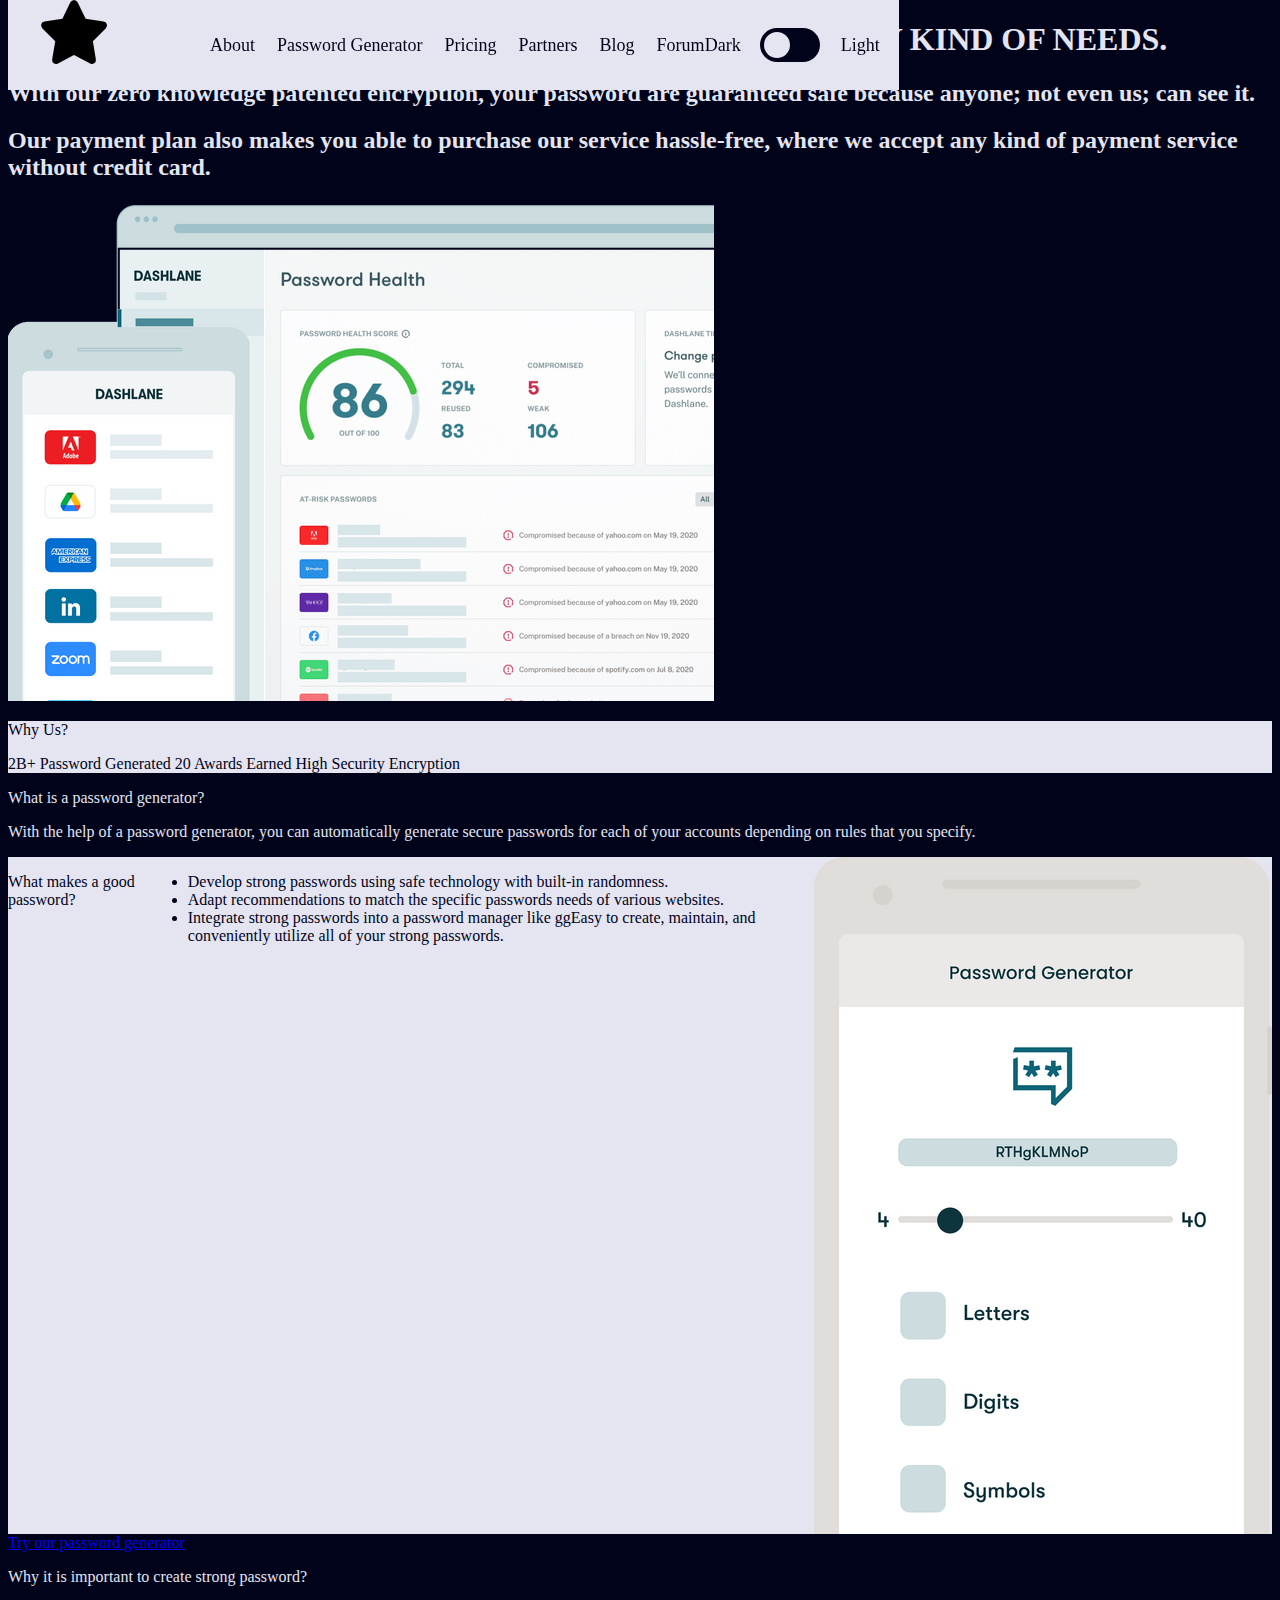
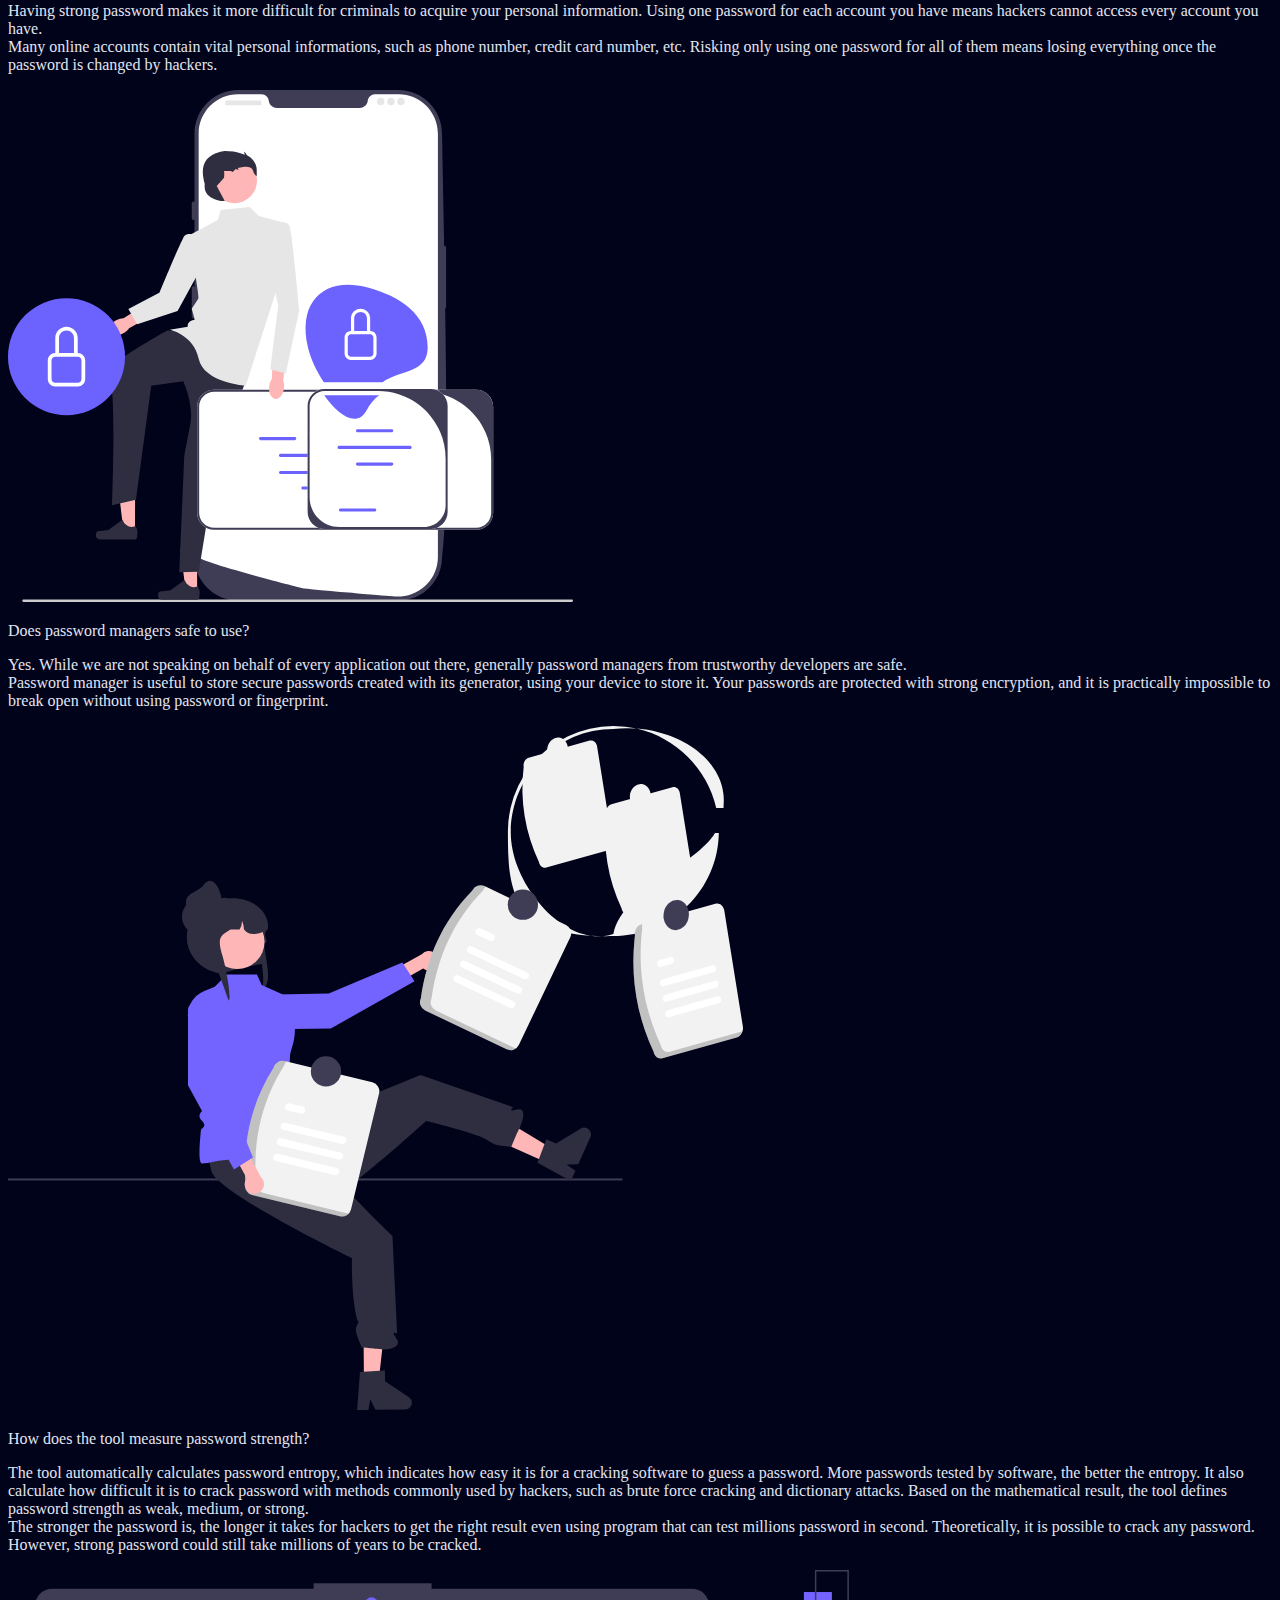
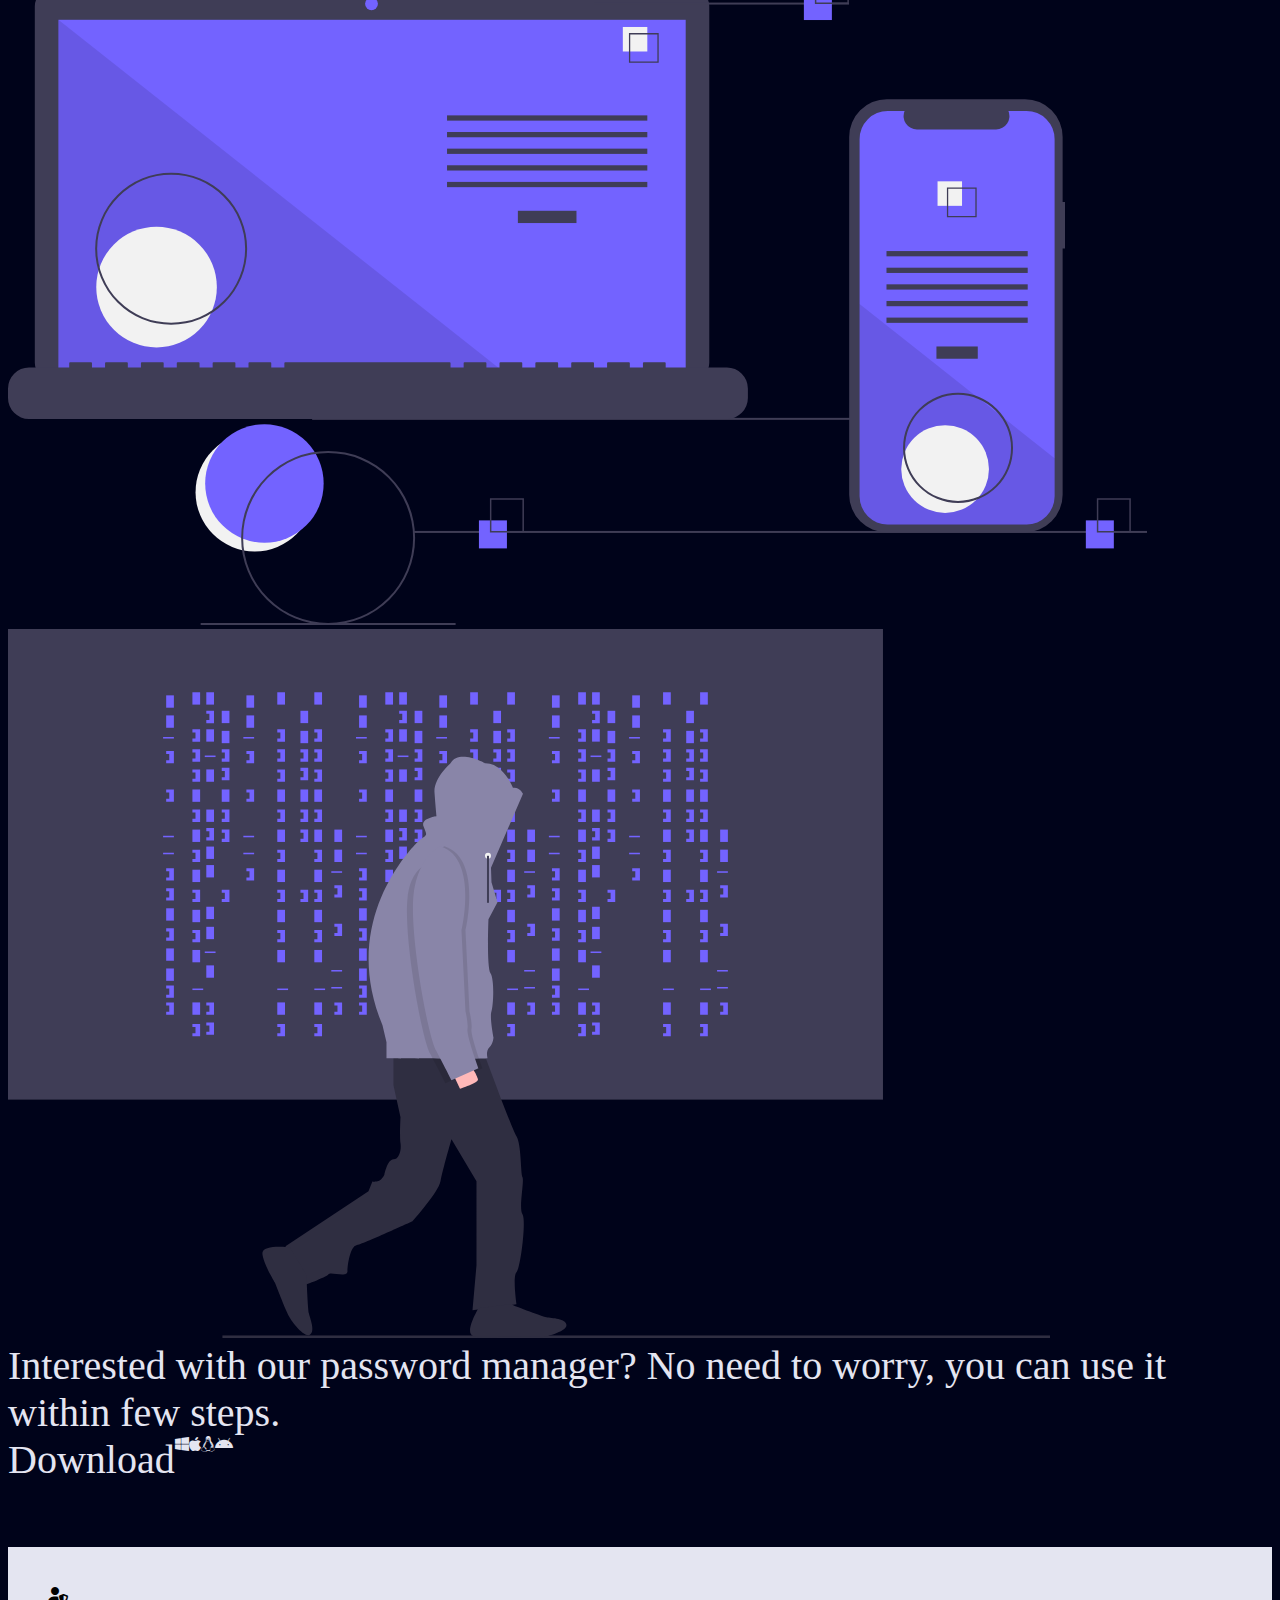
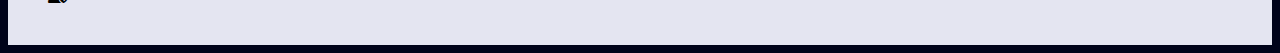
==== index.html @ 789a6cbb "fix html" ====
<!DOCTYPE html>
<html lang="en">
	<head>
		<meta charset="utf-8" />
		<meta http-equiv="X-UA-Compatible" content="IE=edge" />
		<title>ggEasy Landing Page</title>
		<meta name="description" content="" />
		<meta name="referrer" content="strict-origin" />
		<meta name="viewport" content="width=device-width, initial-scale=1" />
		<link
			rel="stylesheet"
			href="https://cdnjs.cloudflare.com/ajax/libs/font-awesome/6.2.0/css/all.css"
		/>
		<link rel="stylesheet" href="./style/header.css" />
		<link rel="stylesheet" href="index.css" />
		<link rel="stylesheet" href="./style/footer.css" />
	</head>
	<body class="bg-dark">
		<header class="flex-container bg-light navbar-container">
			<i class="fa-solid fa-star fa-4x logo"></i>
			<nav class="navbar grid-container">
				<span class="col-dark text-1125-em">About</span>
				<span class="col-dark text-1125-em">Password Generator</span>
				<span class="col-dark text-1125-em">Pricing</span>
				<span class="col-dark text-1125-em">Partners</span>
				<span class="col-dark text-1125-em">Blog</span>
				<span class="col-dark text-1125-em">Forum</span>
			</nav>
			<div class="switch-container grid-container">
				<span class="text-1125-em middle col-dark">Dark</span>
				<label class="switch">
					<input type="checkbox" id="toggle" onclick="myFunction()" />
					<span class="slider round"></span>
				</label>
				<span class="text-1125-em middle col-dark">Light</span>
			</div>
		</header>
		<div class="hero-homepage">
			<h1 class="hero-title col-light">
				GGEASY EXCLUSIVE PASSWORD MANAGER. FOR EVERY KIND OF NEEDS.
			</h1>
			<h2 class="hero-par col-light">
				With our zero knowledge patented encryption, your password are
				guaranteed safe because anyone; not even us; can see it.
			</h2>
			<h2 class="hero-par col-light">
				Our payment plan also makes you able to purchase our service
				hassle-free, where we accept any kind of payment service without credit
				card.
			</h2>
		</div>
		<div class="hero-img">
			<img
				src="./assets/homepage-hero-devices.png"
				alt="hero landing page img"
			/>
		</div>
		<div class="feature-landing col-dark bg-light">
			<p class="feature-title">Why Us?</p>
			<div class="feature-content">
				<span class="feature-list">2B+ Password Generated</span>
				<span class="feature-list">20 Awards Earned</span>
				<span class="feature-list">High Security Encryption</span>
			</div>
		</div>
		<div class="intro-container col-light">
			<div class="intro-txt1">
				<p class="intro-title">What is a password generator?</p>
				<p class="intro-content">
					With the help of a password generator, you can automatically generate
					secure passwords for each of your accounts depending on rules that you
					specify.
				</p>
			</div>
			<div class="intro-txt2 col-dark bg-light flex-container">
				<p class="intro-title">What makes a good password?</p>
				<ul class="intro-content-list">
					<li class="intro-content">
						Develop strong passwords using safe technology with built-in
						randomness.
					</li>
					<li class="intro-content">
						Adapt recommendations to match the specific passwords needs of
						various websites.
					</li>
					<li class="intro-content">
						Integrate strong passwords into a password manager like ggEasy to
						create, maintain, and conveniently utilize all of your strong
						passwords.
					</li>
				</ul>
				<img
					src="./assets/password-generator-mobile.png"
					alt="intro landing page img"
				/>
			</div>
			<div class="intro-btn col-light">
				<a class="intro-btn-link" href="./password-generator/index.html"
					>Try our password generator</a
				>
			</div>
			<div class="intro-img"></div>
		</div>
		<div class="benefit-1 col-light">
			<div class="benefit-content">
				<p class="benefit-title">
					Why it is important to create strong password?
				</p>
				<p class="benefit-txt">
					Having strong password makes it more difficult for criminals to
					acquire your personal information. Using one password for each account
					you have means hackers cannot access every account you have.
					<br />
					Many online accounts contain vital personal informations, such as
					phone number, credit card number, etc. Risking only using one password
					for all of them means losing everything once the password is changed
					by hackers.
				</p>
			</div>
			<img
				class="benefit-content-img-1"
				src="./assets/landing-page/benefit-img-1.svg"
				alt="benefit img-1"
			/>
		</div>
		<div class="benefit-2 col-light">
			<div class="benefit-content">
				<p class="benefit-title">Does password managers safe to use?</p>
				<p class="benefit-txt">
					Yes. While we are not speaking on behalf of every application out
					there, generally password managers from trustworthy developers are
					safe.
					<br />
					Password manager is useful to store secure passwords created with its
					generator, using your device to store it. Your passwords are protected
					with strong encryption, and it is practically impossible to break open
					without using password or fingerprint.
				</p>
			</div>
			<div class="benefit-img-2 col-light">
				<img
					class="benefit-content-img-2"
					src="./assets/landing-page/benefit-img-2.svg"
					alt="benefit img-2"
				/>
			</div>
		</div>
		<div class="benefit-3 col-light">
			<div class="benefit-content">
				<p class="benefit title">
					How does the tool measure password strength?
				</p>
				<p class="benefit-txt">
					The tool automatically calculates password entropy, which indicates
					how easy it is for a cracking software to guess a password. More
					passwords tested by software, the better the entropy. It also
					calculate how difficult it is to crack password with methods commonly
					used by hackers, such as brute force cracking and dictionary attacks.
					Based on the mathematical result, the tool defines password strength
					as weak, medium, or strong.
					<br />
					The stronger the password is, the longer it takes for hackers to get
					the right result even using program that can test millions password in
					second. Theoretically, it is possible to crack any password. However,
					strong password could still take millions of years to be cracked.
				</p>
			</div>
			<div class="benefit-img-3">
				<img
					class="benefit-content-img-3"
					src="./assets/landing-page/benefit-img-3.svg"
					alt="benefit img-3"
				/>
			</div>
			<div class="benefit-img-4">
				<img
					class="benefit-content-img-4"
					src="./assets/landing-page/benefit-img-4.svg"
					alt="benefit img-4"
				/>
			</div>
		</div>
		<div class="col-light text-25-em random-text">
			Interested with our password manager? No need to worry, you can use it
			within few steps.
		</div>
		<div class="download-container col-light flex-container">
			<span class="text-25-em random-text">Download</span>
			<div class="download-logo flex-container">
				<i class="fa-brands fa-windows"></i>
				<i class="fa-brands fa-apple"></i>
				<i class="fa-brands fa-linux"></i>
				<i class="fa-brands fa-android"></i>
			</div>
		</div>
		<footer class="flex-container bg-light">
			<div class="footer-content">
				<i class="fa-solid fa-user-shield"></i>
			</div>
		</footer>
		<script src="index.js" async defer></script>
</html>
---- style/header.css ----
body {
	overflow-x: hidden;
}

header {
	position: fixed;
	top: 0;
	z-index: 2;
}

header .logo {
	padding-left: 30px;
}

.navbar-container {
	height: 90px;
}

.navbar {
	grid-template-columns: repeat(6, max-content);
	gap: 22px;
	vertical-align: middle;
	align-items: center;
	margin-left: 6.25em;
}

.middle {
	padding: 1%;
	vertical-align: middle;
}
.switch-container {
	text-align: right;
	grid-template-columns: repeat(3, 1fr);
	text-align: center;
	width: min-content;
	align-items: center;
	gap: 20px;
	padding-right: 20px;
}
.switch {
	position: relative;
	display: inline-block;
	width: 60px;
	height: 34px;
	margin: 5px 0;
	vertical-align: middle;
}

.switch input {
	opacity: 0;
	width: 0;
	height: 0;
}

.slider {
	position: absolute;
	cursor: pointer;
	top: 0;
	left: 0;
	right: 0;
	bottom: 0;
	background-color: #00031a;
	-webkit-transition: 0.4s;
	transition: 0.4s;
}

.slider:before {
	position: absolute;
	content: "";
	height: 26px;
	width: 26px;
	left: 4px;
	bottom: 4px;
	background-color: #e4e5f1;
	-webkit-transition: 0.4s;
	transition: 0.4s;
}

input:checked + .slider {
	background-color: #e4e5f1;
}

input:focus + .slider {
	box-shadow: 0 0 1px #2196f3;
}

input:checked + .slider:before {
	-webkit-transform: translateX(26px);
	-ms-transform: translateX(26px);
	transform: translateX(26px);
	background-color: #00031a;
}

/* Rounded sliders */
.slider.round {
	border-radius: 34px;
}

.slider.round:before {
	border-radius: 50%;
}
.logo {
	width: max-content;
	grid-template-columns: repeat(2, auto);
	gap: 20px;
	align-items: center;
}
.text-25-em {
	font-size: 2.5em;
}
.text-1125-em {
	font-size: 1.125em;
}
.text-3-em {
	font-size: 3em;
}
.text-2-em {
	font-size: 2em;
}
.text-15-em {
	font-size: 1.5em;
}
---- index.css ----
.flex-container {
  display: flex;
}

.grid-container {
  display: grid;
}
---- style/footer.css ----
footer {
	margin-top: 4em;
	bottom: 0;
}
.footer-1 {
	row-gap: 1.5em;
	height: max-content;
}
.footer-2 {
	gap: 1em;
	height: max-content;
}
.footer-content {
	padding: 2.5em;
	flex-direction: row;
	width: auto;
	grid-template-columns: repeat(5, 1fr);
	gap: 5em;
}
.terms-text {
	width: max-content;
}

.copyright {
	grid-column: 1/2 span;
}

.footer-2 p {
	padding-bottom: 20px;
}

.footer-2 a {
	width: max-content;
}

.connect-logo {
	grid-template-columns: repeat(3, 1fr);
	row-gap: 1.5em;
}
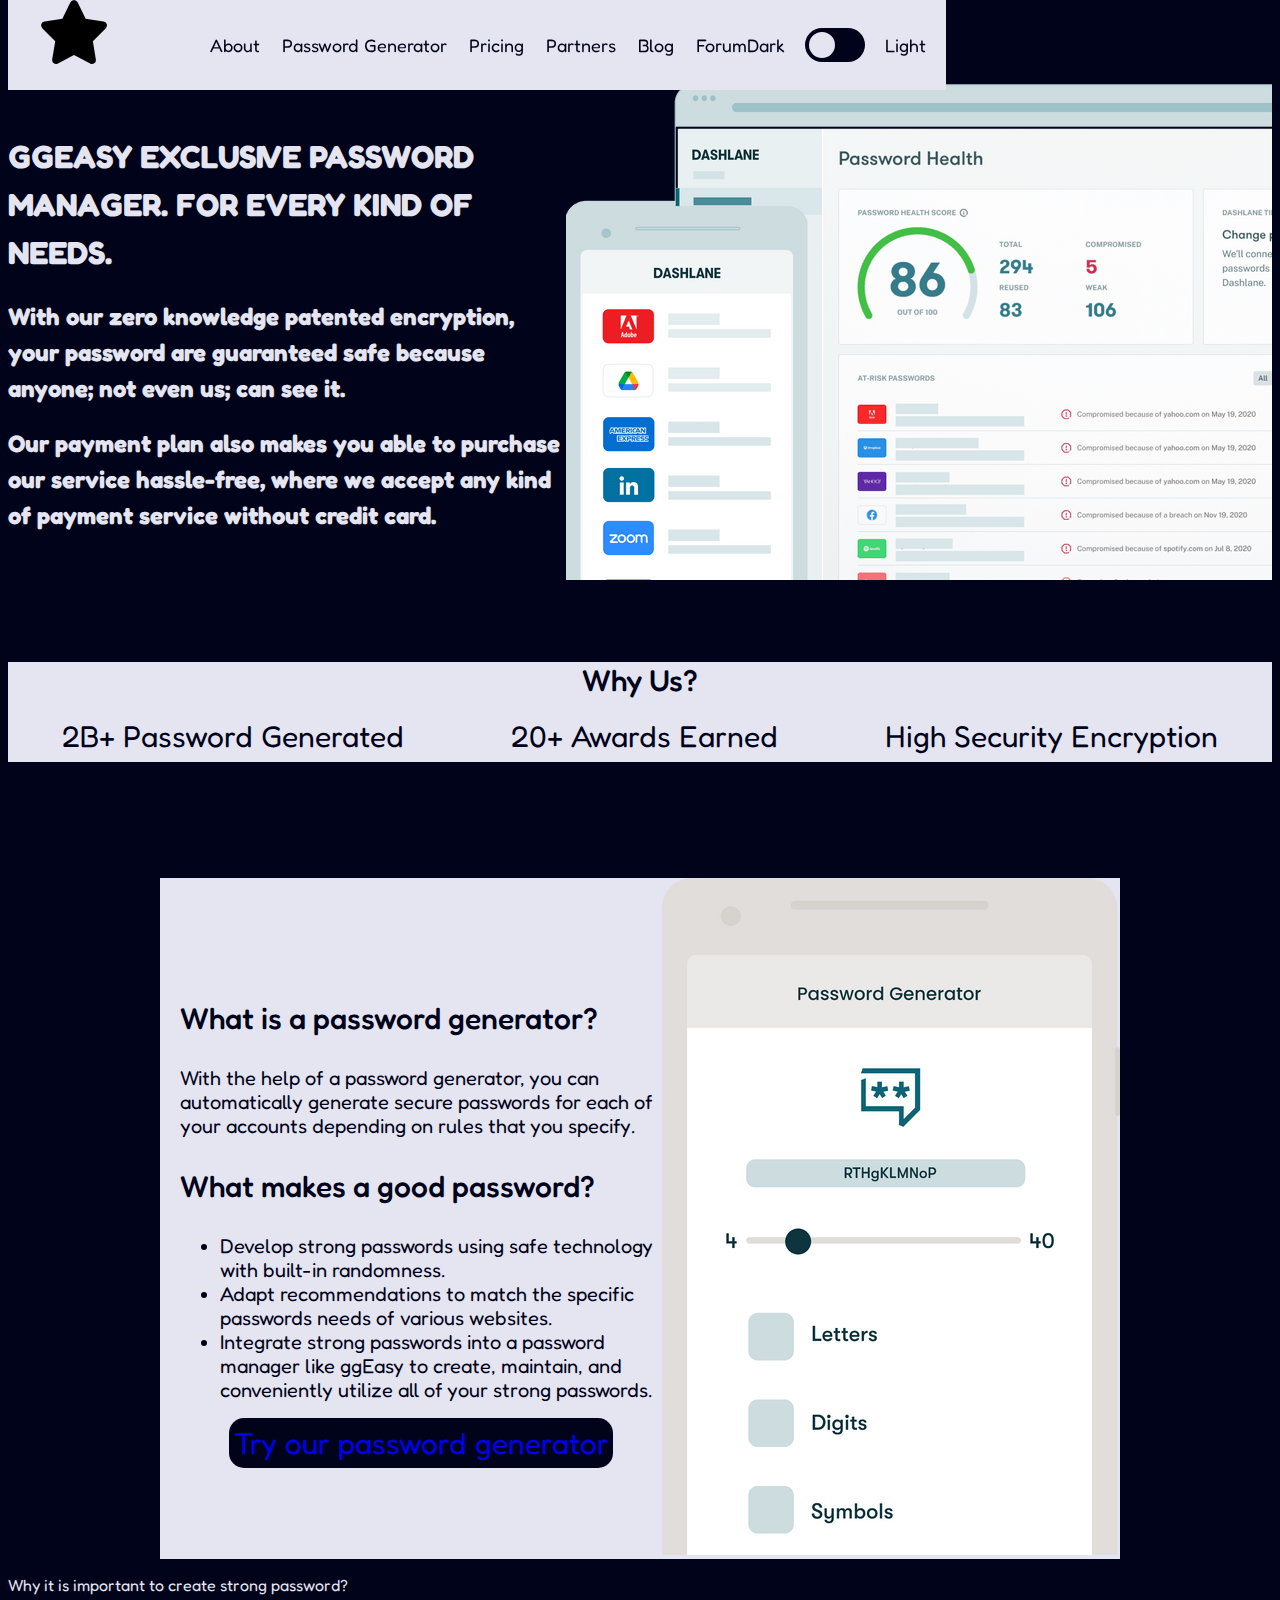
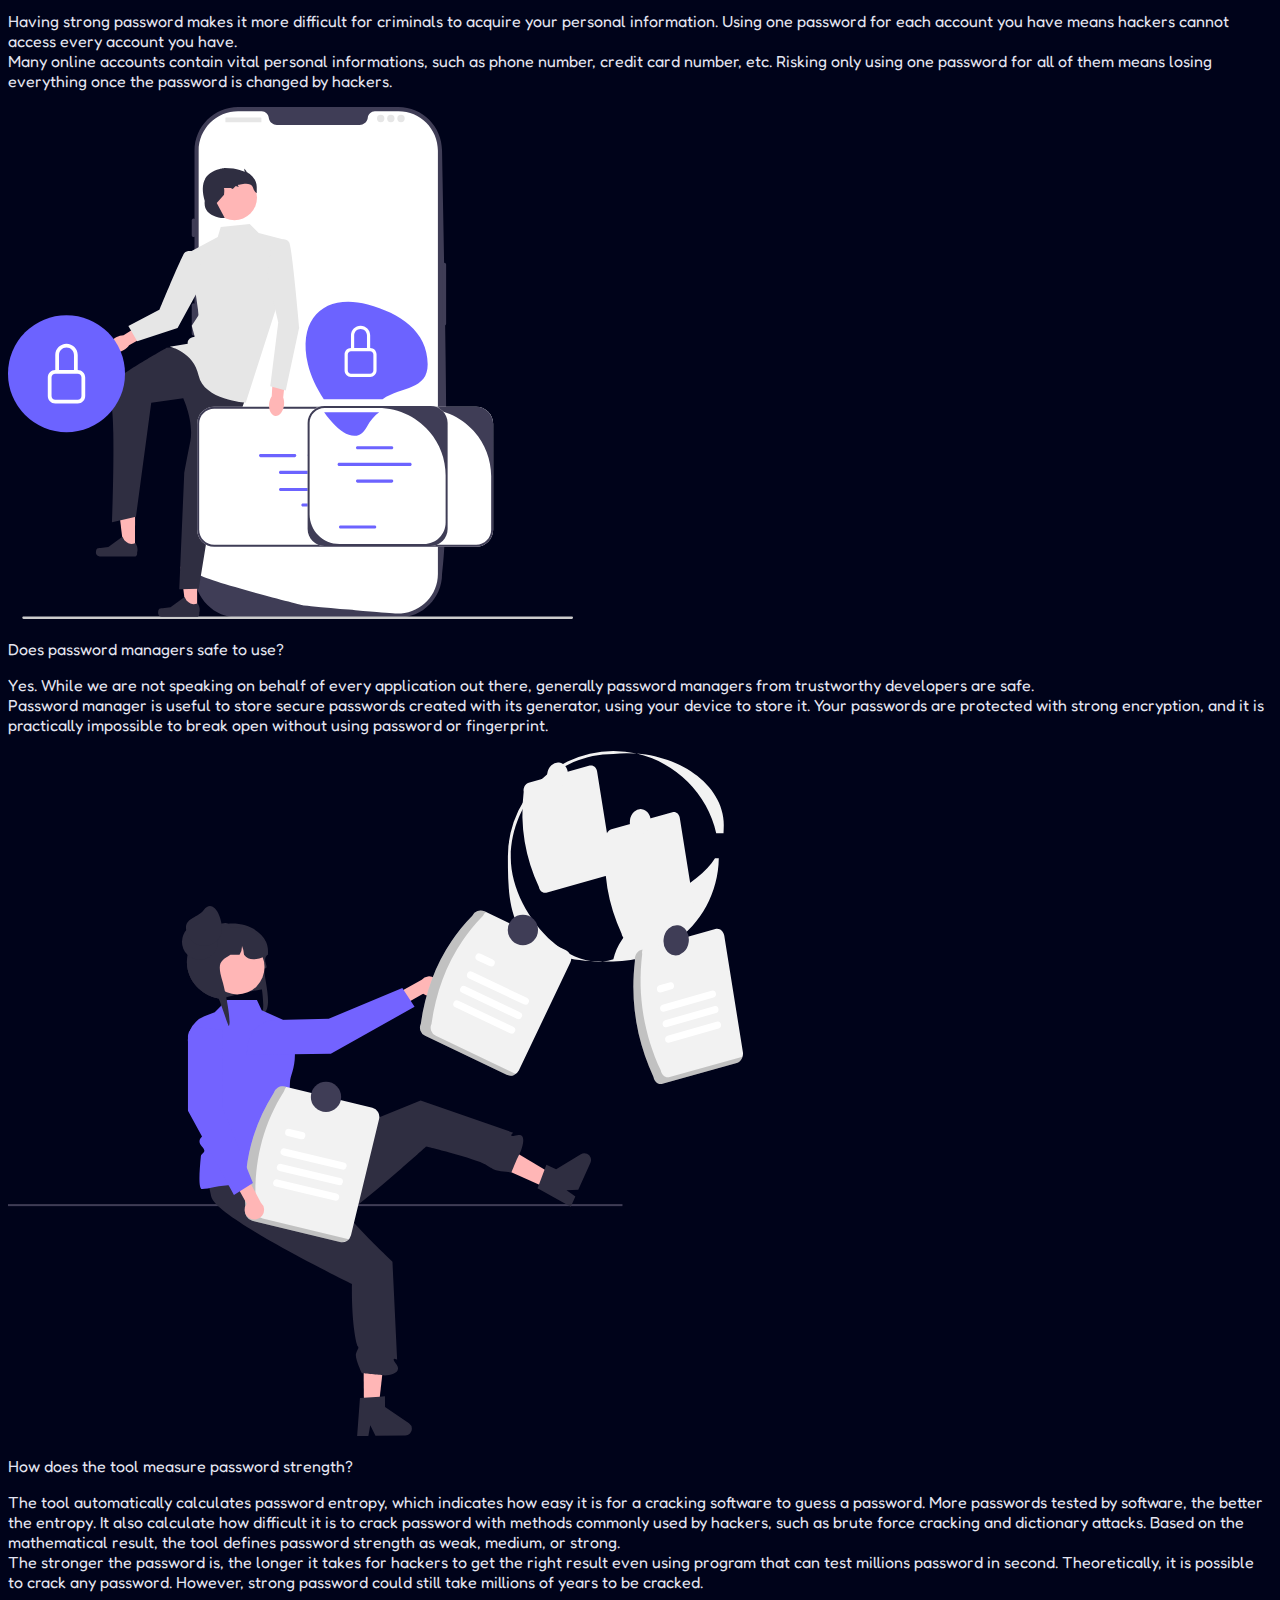
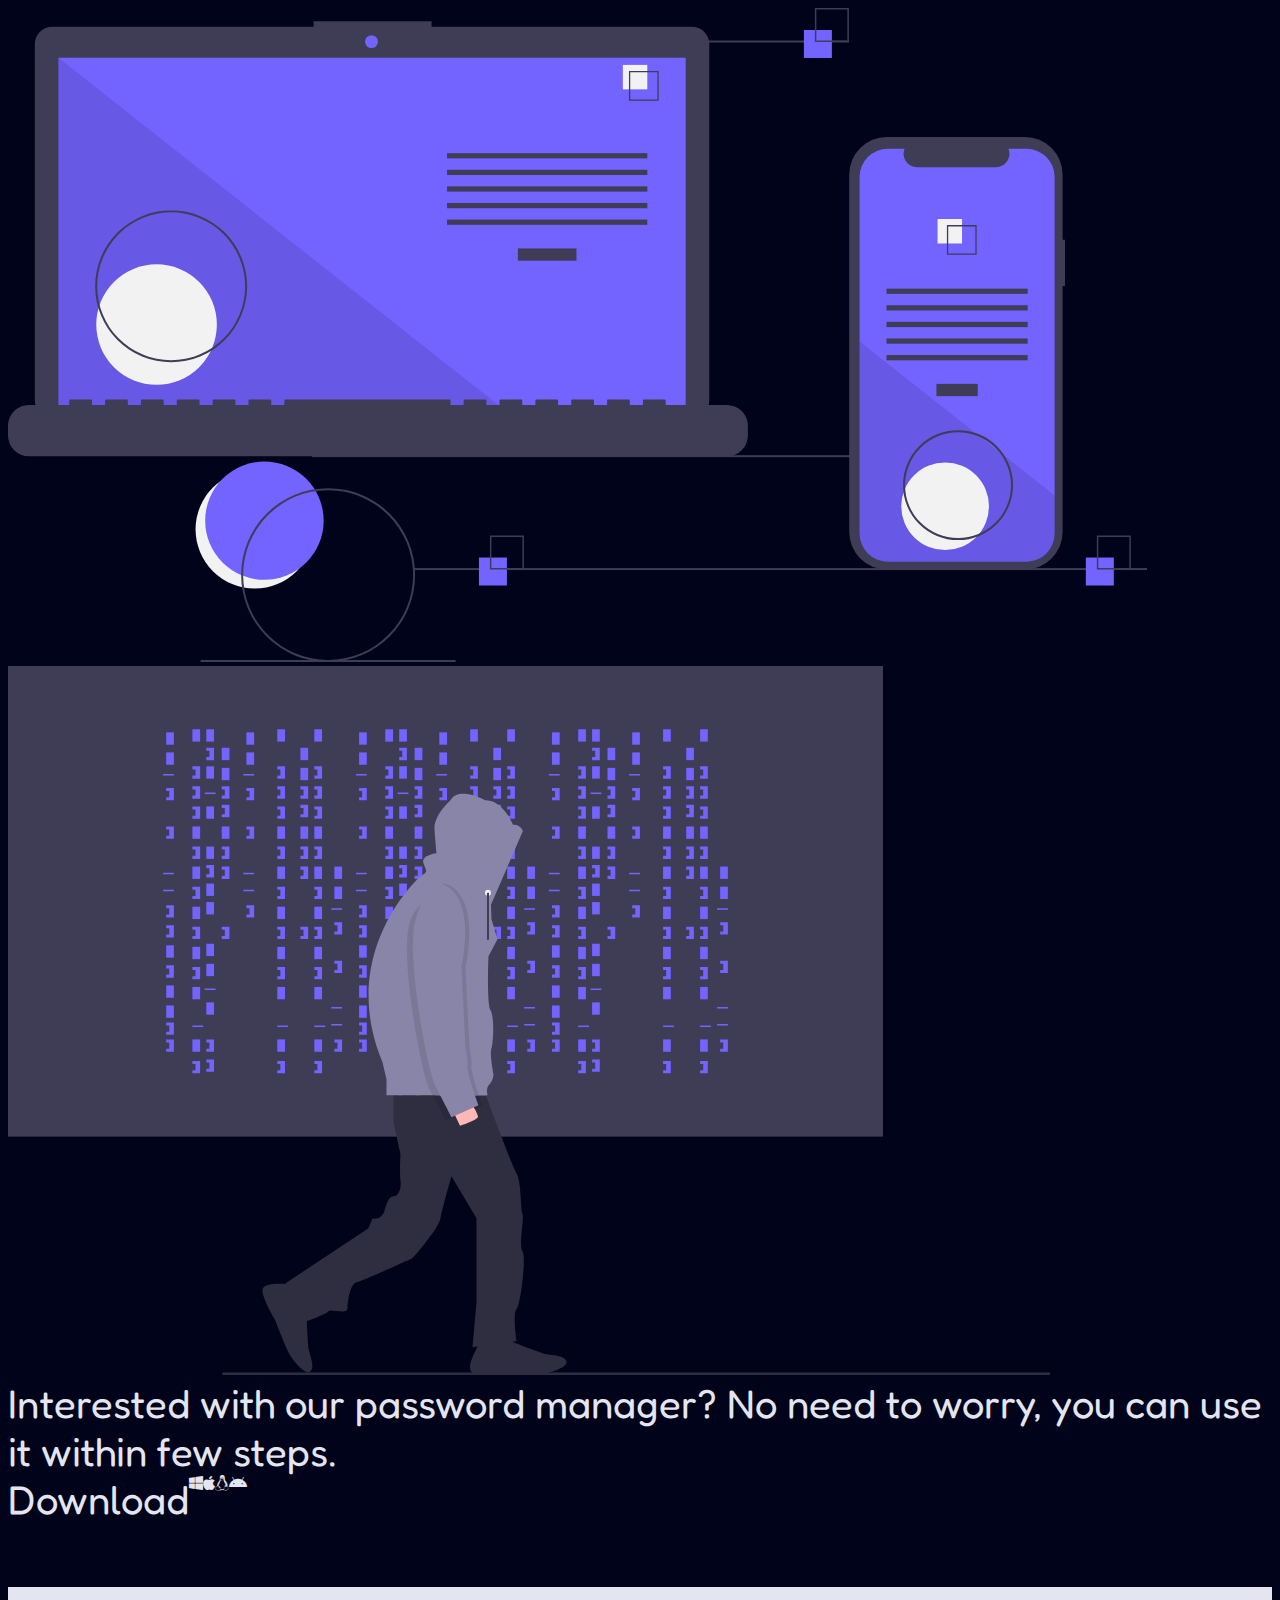
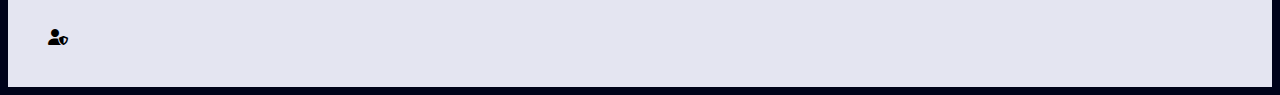
==== commit e75aaed5: "add css for half page" ====
--- a/index.html
+++ b/index.html
@@ -1,202 +1,214 @@
 <!DOCTYPE html>
 <html lang="en">
-	<head>
-		<meta charset="utf-8" />
-		<meta http-equiv="X-UA-Compatible" content="IE=edge" />
-		<title>ggEasy Landing Page</title>
-		<meta name="description" content="" />
-		<meta name="referrer" content="strict-origin" />
-		<meta name="viewport" content="width=device-width, initial-scale=1" />
-		<link
-			rel="stylesheet"
-			href="https://cdnjs.cloudflare.com/ajax/libs/font-awesome/6.2.0/css/all.css"
-		/>
-		<link rel="stylesheet" href="./style/header.css" />
-		<link rel="stylesheet" href="index.css" />
-		<link rel="stylesheet" href="./style/footer.css" />
-	</head>
-	<body class="bg-dark">
-		<header class="flex-container bg-light navbar-container">
-			<i class="fa-solid fa-star fa-4x logo"></i>
-			<nav class="navbar grid-container">
-				<span class="col-dark text-1125-em">About</span>
-				<span class="col-dark text-1125-em">Password Generator</span>
-				<span class="col-dark text-1125-em">Pricing</span>
-				<span class="col-dark text-1125-em">Partners</span>
-				<span class="col-dark text-1125-em">Blog</span>
-				<span class="col-dark text-1125-em">Forum</span>
-			</nav>
-			<div class="switch-container grid-container">
-				<span class="text-1125-em middle col-dark">Dark</span>
-				<label class="switch">
-					<input type="checkbox" id="toggle" onclick="myFunction()" />
-					<span class="slider round"></span>
-				</label>
-				<span class="text-1125-em middle col-dark">Light</span>
-			</div>
-		</header>
-		<div class="hero-homepage">
-			<h1 class="hero-title col-light">
-				GGEASY EXCLUSIVE PASSWORD MANAGER. FOR EVERY KIND OF NEEDS.
-			</h1>
-			<h2 class="hero-par col-light">
-				With our zero knowledge patented encryption, your password are
-				guaranteed safe because anyone; not even us; can see it.
-			</h2>
-			<h2 class="hero-par col-light">
-				Our payment plan also makes you able to purchase our service
-				hassle-free, where we accept any kind of payment service without credit
-				card.
-			</h2>
-		</div>
-		<div class="hero-img">
-			<img
-				src="./assets/homepage-hero-devices.png"
-				alt="hero landing page img"
-			/>
-		</div>
-		<div class="feature-landing col-dark bg-light">
-			<p class="feature-title">Why Us?</p>
-			<div class="feature-content">
-				<span class="feature-list">2B+ Password Generated</span>
-				<span class="feature-list">20 Awards Earned</span>
-				<span class="feature-list">High Security Encryption</span>
-			</div>
-		</div>
-		<div class="intro-container col-light">
-			<div class="intro-txt1">
-				<p class="intro-title">What is a password generator?</p>
-				<p class="intro-content">
-					With the help of a password generator, you can automatically generate
-					secure passwords for each of your accounts depending on rules that you
-					specify.
-				</p>
-			</div>
-			<div class="intro-txt2 col-dark bg-light flex-container">
-				<p class="intro-title">What makes a good password?</p>
-				<ul class="intro-content-list">
-					<li class="intro-content">
-						Develop strong passwords using safe technology with built-in
-						randomness.
-					</li>
-					<li class="intro-content">
-						Adapt recommendations to match the specific passwords needs of
-						various websites.
-					</li>
-					<li class="intro-content">
-						Integrate strong passwords into a password manager like ggEasy to
-						create, maintain, and conveniently utilize all of your strong
-						passwords.
-					</li>
-				</ul>
-				<img
-					src="./assets/password-generator-mobile.png"
-					alt="intro landing page img"
-				/>
-			</div>
-			<div class="intro-btn col-light">
-				<a class="intro-btn-link" href="./password-generator/index.html"
-					>Try our password generator</a
-				>
-			</div>
-			<div class="intro-img"></div>
-		</div>
-		<div class="benefit-1 col-light">
-			<div class="benefit-content">
-				<p class="benefit-title">
-					Why it is important to create strong password?
-				</p>
-				<p class="benefit-txt">
-					Having strong password makes it more difficult for criminals to
-					acquire your personal information. Using one password for each account
-					you have means hackers cannot access every account you have.
-					<br />
-					Many online accounts contain vital personal informations, such as
-					phone number, credit card number, etc. Risking only using one password
-					for all of them means losing everything once the password is changed
-					by hackers.
-				</p>
-			</div>
-			<img
-				class="benefit-content-img-1"
-				src="./assets/landing-page/benefit-img-1.svg"
-				alt="benefit img-1"
-			/>
-		</div>
-		<div class="benefit-2 col-light">
-			<div class="benefit-content">
-				<p class="benefit-title">Does password managers safe to use?</p>
-				<p class="benefit-txt">
-					Yes. While we are not speaking on behalf of every application out
-					there, generally password managers from trustworthy developers are
-					safe.
-					<br />
-					Password manager is useful to store secure passwords created with its
-					generator, using your device to store it. Your passwords are protected
-					with strong encryption, and it is practically impossible to break open
-					without using password or fingerprint.
-				</p>
-			</div>
-			<div class="benefit-img-2 col-light">
-				<img
-					class="benefit-content-img-2"
-					src="./assets/landing-page/benefit-img-2.svg"
-					alt="benefit img-2"
-				/>
-			</div>
-		</div>
-		<div class="benefit-3 col-light">
-			<div class="benefit-content">
-				<p class="benefit title">
-					How does the tool measure password strength?
-				</p>
-				<p class="benefit-txt">
-					The tool automatically calculates password entropy, which indicates
-					how easy it is for a cracking software to guess a password. More
-					passwords tested by software, the better the entropy. It also
-					calculate how difficult it is to crack password with methods commonly
-					used by hackers, such as brute force cracking and dictionary attacks.
-					Based on the mathematical result, the tool defines password strength
-					as weak, medium, or strong.
-					<br />
-					The stronger the password is, the longer it takes for hackers to get
-					the right result even using program that can test millions password in
-					second. Theoretically, it is possible to crack any password. However,
-					strong password could still take millions of years to be cracked.
-				</p>
-			</div>
-			<div class="benefit-img-3">
-				<img
-					class="benefit-content-img-3"
-					src="./assets/landing-page/benefit-img-3.svg"
-					alt="benefit img-3"
-				/>
-			</div>
-			<div class="benefit-img-4">
-				<img
-					class="benefit-content-img-4"
-					src="./assets/landing-page/benefit-img-4.svg"
-					alt="benefit img-4"
-				/>
-			</div>
-		</div>
-		<div class="col-light text-25-em random-text">
-			Interested with our password manager? No need to worry, you can use it
-			within few steps.
-		</div>
-		<div class="download-container col-light flex-container">
-			<span class="text-25-em random-text">Download</span>
-			<div class="download-logo flex-container">
-				<i class="fa-brands fa-windows"></i>
-				<i class="fa-brands fa-apple"></i>
-				<i class="fa-brands fa-linux"></i>
-				<i class="fa-brands fa-android"></i>
-			</div>
-		</div>
-		<footer class="flex-container bg-light">
-			<div class="footer-content">
-				<i class="fa-solid fa-user-shield"></i>
-			</div>
-		</footer>
-		<script src="index.js" async defer></script>
+  <head>
+    <meta charset="utf-8" />
+    <meta http-equiv="X-UA-Compatible" content="IE=edge" />
+    <title>ggEasy Landing Page</title>
+    <meta name="description" content="" />
+    <meta name="referrer" content="strict-origin" />
+    <meta name="viewport" content="width=device-width, initial-scale=1" />
+    <link
+      rel="stylesheet"
+      href="https://cdnjs.cloudflare.com/ajax/libs/font-awesome/6.2.0/css/all.css"
+    />
+    <link rel="stylesheet" href="./style/header.css" />
+    <link rel="stylesheet" href="index.css" />
+    <link rel="stylesheet" href="./style/footer.css" />
+    <link rel="preconnect" href="https://fonts.googleapis.com" />
+    <link rel="preconnect" href="https://fonts.gstatic.com" crossorigin />
+    <link
+      href="https://fonts.googleapis.com/css2?family=Fredoka:wght@400;500&display=swap"
+      rel="stylesheet"
+    />
+  </head>
+  <body class="bg-dark">
+    <header class="flex-container bg-light navbar-container">
+      <i class="fa-solid fa-star fa-4x logo"></i>
+      <nav class="navbar grid-container">
+        <span class="col-dark text-1125-em">About</span>
+        <span class="col-dark text-1125-em">Password Generator</span>
+        <span class="col-dark text-1125-em">Pricing</span>
+        <span class="col-dark text-1125-em">Partners</span>
+        <span class="col-dark text-1125-em">Blog</span>
+        <span class="col-dark text-1125-em">Forum</span>
+      </nav>
+      <div class="switch-container grid-container">
+        <span class="text-1125-em middle col-dark">Dark</span>
+        <label class="switch">
+          <input type="checkbox" id="toggle" onclick="myFunction()" />
+          <span class="slider round"></span>
+        </label>
+        <span class="text-1125-em middle col-dark">Light</span>
+      </div>
+    </header>
+    <div class="hero-homepage">
+      <div class="hero-title">
+        <h1 class="hero-intro col-light">
+          GGEASY EXCLUSIVE PASSWORD MANAGER. FOR EVERY KIND OF NEEDS.
+        </h1>
+        <h2 class="hero-par col-light">
+          With our zero knowledge patented encryption, your password are
+          guaranteed safe because anyone; not even us; can see it.
+        </h2>
+        <h2 class="hero-par col-light">
+          Our payment plan also makes you able to purchase our service
+          hassle-free, where we accept any kind of payment service without
+          credit card.
+        </h2>
+      </div>
+      <div class="hero-img">
+        <img
+          src="./assets/homepage-hero-devices.png"
+          alt="hero landing page img"
+        />
+      </div>
+    </div>
+    <div class="feature-landing col-dark bg-light">
+      <p class="feature-title">Why Us?</p>
+      <div class="feature-content">
+        <span class="feature-list"> 2B+ Password Generated</span>
+        <span class="feature-list">20+ Awards Earned</span>
+        <span class="feature-list">High Security Encryption</span>
+      </div>
+    </div>
+    <div class="intro-container col-dark bg-light">
+      <div class="intro-text">
+        <div class="intro-txt1">
+          <p class="intro-title">What is a password generator?</p>
+          <p class="intro-content">
+            With the help of a password generator, you can automatically
+            generate secure passwords for each of your accounts depending on
+            rules that you specify.
+          </p>
+        </div>
+        <div class="intro-txt2 col-dark bg-light">
+          <p class="intro-title">What makes a good password?</p>
+          <ul class="intro-content-list">
+            <li class="intro-content">
+              Develop strong passwords using safe technology with built-in
+              randomness.
+            </li>
+            <li class="intro-content">
+              Adapt recommendations to match the specific passwords needs of
+              various websites.
+            </li>
+            <li class="intro-content">
+              Integrate strong passwords into a password manager like ggEasy to
+              create, maintain, and conveniently utilize all of your strong
+              passwords.
+            </li>
+          </ul>
+          <div class="intro-btn col-light bg-dark">
+            <a class="intro-btn-link" href="./password-generator/index.html"
+              >Try our password generator</a
+            >
+          </div>
+        </div>
+      </div>
+      <div class="intro-img">
+        <img
+          src="./assets/password-generator-mobile.png"
+          alt="intro landing page img"
+        />
+      </div>
+    </div>
+    <div class="benefit-1 col-light">
+      <div class="benefit-content">
+        <p class="benefit-title">
+          Why it is important to create strong password?
+        </p>
+        <p class="benefit-txt">
+          Having strong password makes it more difficult for criminals to
+          acquire your personal information. Using one password for each account
+          you have means hackers cannot access every account you have.
+          <br />
+          Many online accounts contain vital personal informations, such as
+          phone number, credit card number, etc. Risking only using one password
+          for all of them means losing everything once the password is changed
+          by hackers.
+        </p>
+      </div>
+      <img
+        class="benefit-content-img-1"
+        src="./assets/landing-page/benefit-img-1.svg"
+        alt="benefit img-1"
+      />
+    </div>
+    <div class="benefit-2 col-light">
+      <div class="benefit-content">
+        <p class="benefit-title">Does password managers safe to use?</p>
+        <p class="benefit-txt">
+          Yes. While we are not speaking on behalf of every application out
+          there, generally password managers from trustworthy developers are
+          safe.
+          <br />
+          Password manager is useful to store secure passwords created with its
+          generator, using your device to store it. Your passwords are protected
+          with strong encryption, and it is practically impossible to break open
+          without using password or fingerprint.
+        </p>
+      </div>
+      <div class="benefit-img-2 col-light">
+        <img
+          class="benefit-content-img-2"
+          src="./assets/landing-page/benefit-img-2.svg"
+          alt="benefit img-2"
+        />
+      </div>
+    </div>
+    <div class="benefit-3 col-light">
+      <div class="benefit-content">
+        <p class="benefit title">
+          How does the tool measure password strength?
+        </p>
+        <p class="benefit-txt">
+          The tool automatically calculates password entropy, which indicates
+          how easy it is for a cracking software to guess a password. More
+          passwords tested by software, the better the entropy. It also
+          calculate how difficult it is to crack password with methods commonly
+          used by hackers, such as brute force cracking and dictionary attacks.
+          Based on the mathematical result, the tool defines password strength
+          as weak, medium, or strong.
+          <br />
+          The stronger the password is, the longer it takes for hackers to get
+          the right result even using program that can test millions password in
+          second. Theoretically, it is possible to crack any password. However,
+          strong password could still take millions of years to be cracked.
+        </p>
+      </div>
+      <div class="benefit-img-3">
+        <img
+          class="benefit-content-img-3"
+          src="./assets/landing-page/benefit-img-3.svg"
+          alt="benefit img-3"
+        />
+      </div>
+      <div class="benefit-img-4">
+        <img
+          class="benefit-content-img-4"
+          src="./assets/landing-page/benefit-img-4.svg"
+          alt="benefit img-4"
+        />
+      </div>
+    </div>
+    <div class="col-light text-25-em random-text">
+      Interested with our password manager? No need to worry, you can use it
+      within few steps.
+    </div>
+    <div class="download-container col-light flex-container">
+      <span class="text-25-em random-text">Download</span>
+      <div class="download-logo flex-container">
+        <i class="fa-brands fa-windows"></i>
+        <i class="fa-brands fa-apple"></i>
+        <i class="fa-brands fa-linux"></i>
+        <i class="fa-brands fa-android"></i>
+      </div>
+    </div>
+    <footer class="flex-container bg-light">
+      <div class="footer-content">
+        <i class="fa-solid fa-user-shield"></i>
+      </div>
+    </footer>
+    <script src="index.js" async defer></script>
+  </body>
 </html>
--- a/index.css
+++ b/index.css
@@ -1,3 +1,12 @@
+. {
+  width: 100%;
+  margin: 0;
+}
+
+html {
+  font-family: "Fredoka", sans-serif;
+}
+
 .flex-container {
   display: flex;
 }
@@ -5,3 +14,80 @@
 .grid-container {
   display: grid;
 }
+
+.hero-homepage {
+  line-height: 1.5;
+  margin-top: 80px;
+  display: flex;
+  justify-content: space-around;
+  margin-bottom: 76px;
+}
+
+.hero-title {
+  margin: auto;
+}
+
+.feature-landing {
+  margin: auto;
+  width: 100%;
+  height: 100px;
+}
+
+.feature-title {
+  font-size: 30px;
+  font-weight: 500;
+  margin: auto;
+  text-align: center;
+}
+
+.feature-content {
+  display: flex;
+  flex-direction: row;
+  justify-content: space-around;
+  font-size: 30px;
+  margin-top: 20px;
+}
+
+.intro-container {
+  width: 75vw;
+  height: auto;
+  margin-top: 116px;
+  margin-left: auto;
+  margin-right: auto;
+  display: flex;
+  flex-direction: row;
+  justify-content: space-between;
+}
+
+.intro-text {
+  margin: auto;
+}
+
+.intro-txt1,
+.intro-txt2 {
+  margin-left: 20px;
+}
+
+.intro-title {
+  font-size: 30px;
+  font-weight: 500;
+}
+
+.intro-content {
+  font-size: 20px;
+}
+
+.intro-btn {
+  width: 30vw;
+  height: 50px;
+  margin: auto;
+  display: flex;
+  justify-content: center;
+  border-radius: 15px;
+}
+
+.intro-btn-link {
+  text-decoration: none;
+  font-size: 30px;
+  margin: auto;
+}
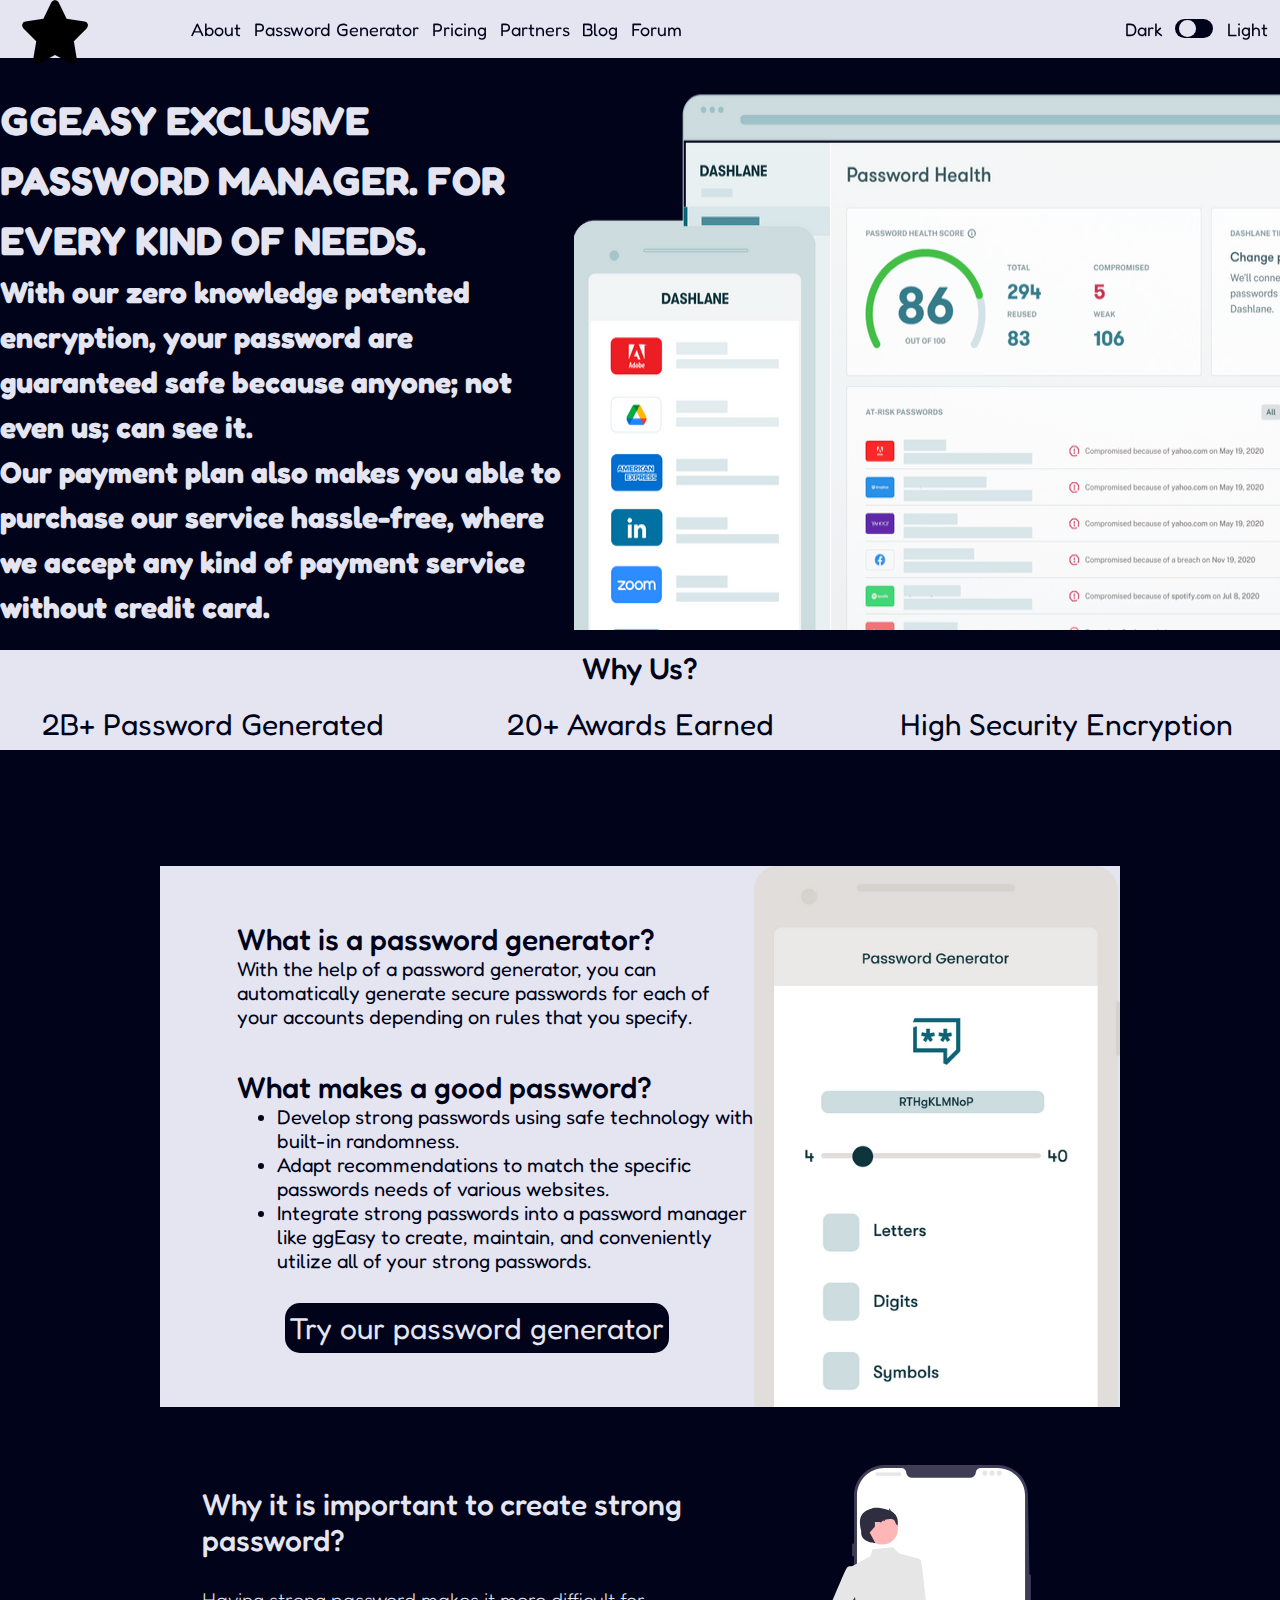
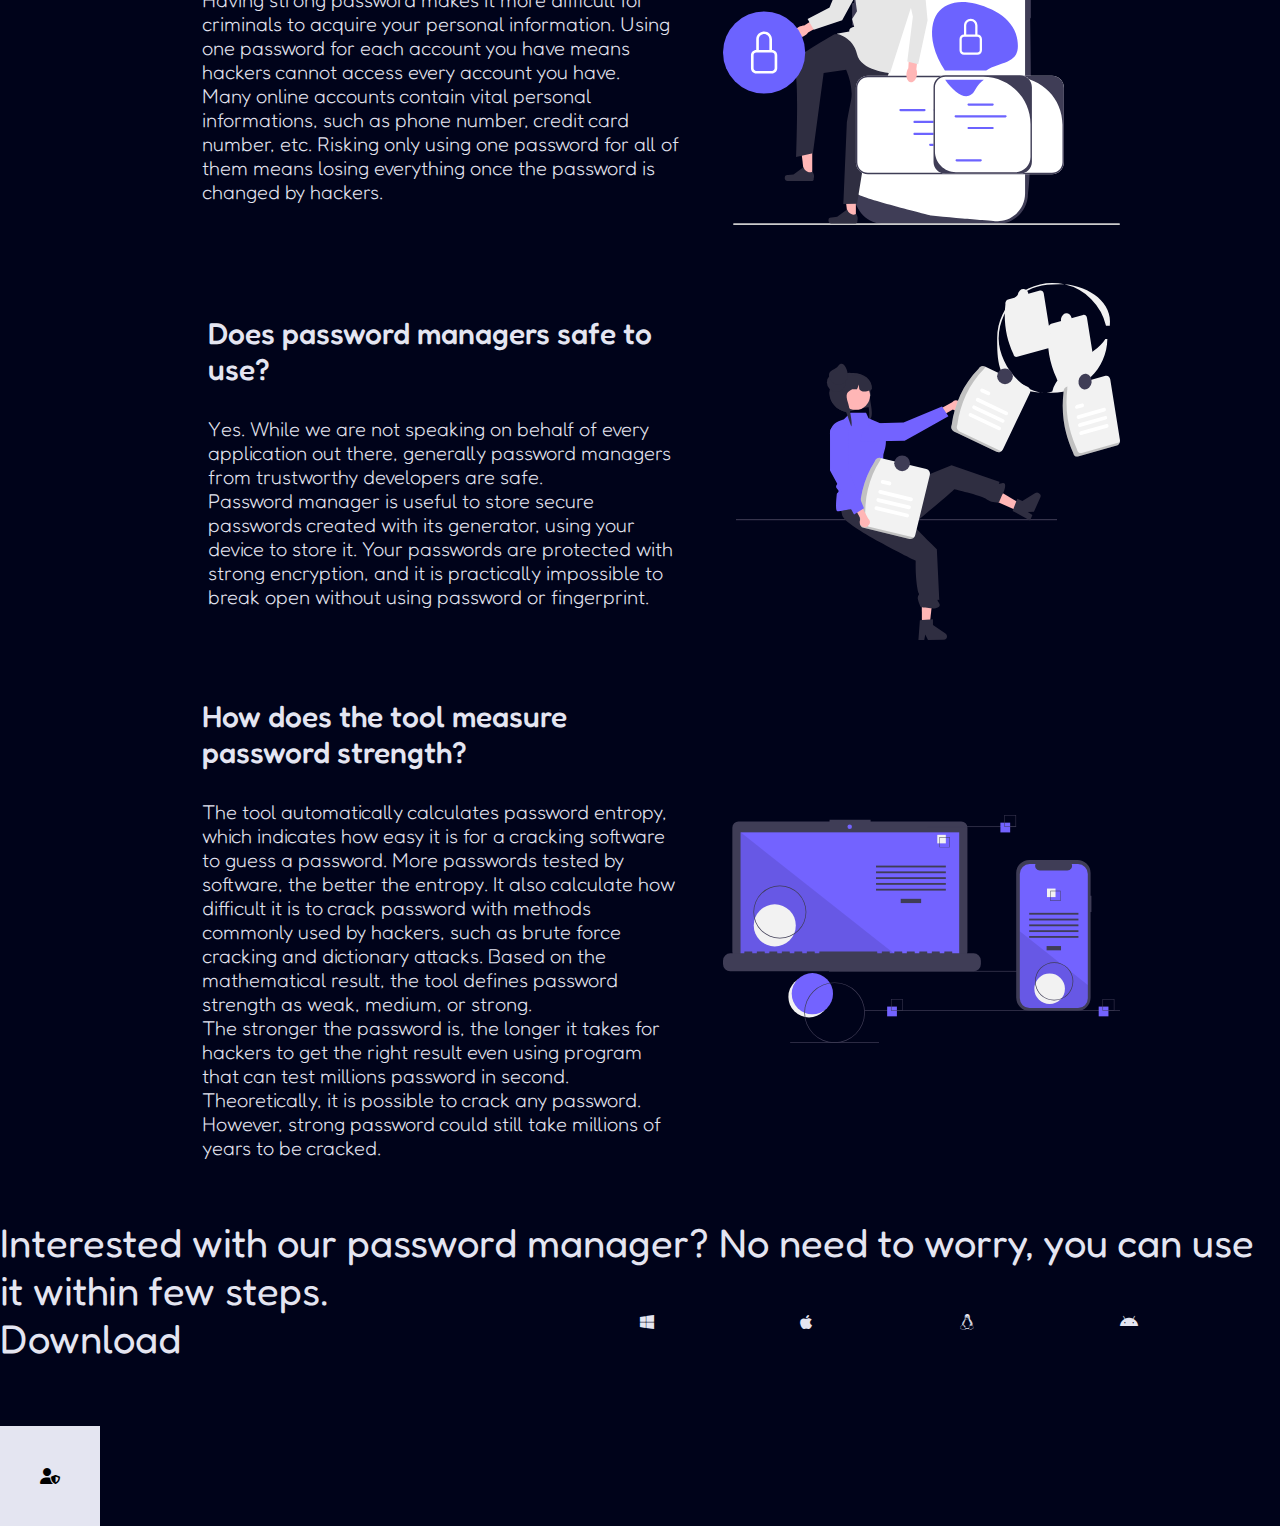
==== commit ca6af58b: "add css for half lower page" ====
--- a/index.html
+++ b/index.html
@@ -25,12 +25,14 @@
     <header class="flex-container bg-light navbar-container">
       <i class="fa-solid fa-star fa-4x logo"></i>
       <nav class="navbar grid-container">
-        <span class="col-dark text-1125-em">About</span>
-        <span class="col-dark text-1125-em">Password Generator</span>
-        <span class="col-dark text-1125-em">Pricing</span>
-        <span class="col-dark text-1125-em">Partners</span>
-        <span class="col-dark text-1125-em">Blog</span>
-        <span class="col-dark text-1125-em">Forum</span>
+        <a class="col-dark text-1125-em">About</a>
+        <a href="./password-generator/index.html" class="col-dark text-1125-em"
+          >Password Generator</a
+        >
+        <a class="col-dark text-1125-em">Pricing</a>
+        <a class="col-dark text-1125-em">Partners</a>
+        <a class="col-dark text-1125-em">Blog</a>
+        <a class="col-dark text-1125-em">Forum</a>
       </nav>
       <div class="switch-container grid-container">
         <span class="text-1125-em middle col-dark">Dark</span>
@@ -56,12 +58,11 @@
           credit card.
         </h2>
       </div>
-      <div class="hero-img">
-        <img
-          src="./assets/homepage-hero-devices.png"
-          alt="hero landing page img"
-        />
-      </div>
+      <img
+        class="hero-img"
+        src="./assets/homepage-hero-devices.png"
+        alt="hero landing page img"
+      />
     </div>
     <div class="feature-landing col-dark bg-light">
       <p class="feature-title">Why Us?</p>
@@ -98,96 +99,89 @@
               passwords.
             </li>
           </ul>
-          <div class="intro-btn col-light bg-dark">
-            <a class="intro-btn-link" href="./password-generator/index.html"
+          <div class="intro-btn bg-dark">
+            <a
+              class="intro-btn-link col-light"
+              href="./password-generator/index.html"
               >Try our password generator</a
             >
           </div>
         </div>
       </div>
-      <div class="intro-img">
+      <img
+        class="intro-content-img"
+        src="./assets/password-generator-mobile.png"
+        alt="intro landing page img"
+      />
+    </div>
+    <div class="benefit-container">
+      <div class="benefit-1 col-light">
+        <div class="benefit-content">
+          <p class="benefit-title">
+            Why it is important to create strong password?
+          </p>
+          <p class="benefit-txt">
+            Having strong password makes it more difficult for criminals to
+            acquire your personal information. Using one password for each
+            account you have means hackers cannot access every account you have.
+            <br />
+            Many online accounts contain vital personal informations, such as
+            phone number, credit card number, etc. Risking only using one
+            password for all of them means losing everything once the password
+            is changed by hackers.
+          </p>
+        </div>
         <img
-          src="./assets/password-generator-mobile.png"
-          alt="intro landing page img"
+          class="benefit-content-img-1"
+          src="./assets/landing-page/benefit-img-1.svg"
+          alt="benefit img-1"
         />
       </div>
-    </div>
-    <div class="benefit-1 col-light">
-      <div class="benefit-content">
-        <p class="benefit-title">
-          Why it is important to create strong password?
-        </p>
-        <p class="benefit-txt">
-          Having strong password makes it more difficult for criminals to
-          acquire your personal information. Using one password for each account
-          you have means hackers cannot access every account you have.
-          <br />
-          Many online accounts contain vital personal informations, such as
-          phone number, credit card number, etc. Risking only using one password
-          for all of them means losing everything once the password is changed
-          by hackers.
-        </p>
-      </div>
-      <img
-        class="benefit-content-img-1"
-        src="./assets/landing-page/benefit-img-1.svg"
-        alt="benefit img-1"
-      />
-    </div>
-    <div class="benefit-2 col-light">
-      <div class="benefit-content">
-        <p class="benefit-title">Does password managers safe to use?</p>
-        <p class="benefit-txt">
-          Yes. While we are not speaking on behalf of every application out
-          there, generally password managers from trustworthy developers are
-          safe.
-          <br />
-          Password manager is useful to store secure passwords created with its
-          generator, using your device to store it. Your passwords are protected
-          with strong encryption, and it is practically impossible to break open
-          without using password or fingerprint.
-        </p>
-      </div>
-      <div class="benefit-img-2 col-light">
+      <div class="benefit-2 col-light">
+        <div class="benefit-content">
+          <p class="benefit-title">Does password managers safe to use?</p>
+          <p class="benefit-txt">
+            Yes. While we are not speaking on behalf of every application out
+            there, generally password managers from trustworthy developers are
+            safe.
+            <br />
+            Password manager is useful to store secure passwords created with
+            its generator, using your device to store it. Your passwords are
+            protected with strong encryption, and it is practically impossible
+            to break open without using password or fingerprint.
+          </p>
+        </div>
         <img
           class="benefit-content-img-2"
           src="./assets/landing-page/benefit-img-2.svg"
           alt="benefit img-2"
         />
       </div>
-    </div>
-    <div class="benefit-3 col-light">
-      <div class="benefit-content">
-        <p class="benefit title">
-          How does the tool measure password strength?
-        </p>
-        <p class="benefit-txt">
-          The tool automatically calculates password entropy, which indicates
-          how easy it is for a cracking software to guess a password. More
-          passwords tested by software, the better the entropy. It also
-          calculate how difficult it is to crack password with methods commonly
-          used by hackers, such as brute force cracking and dictionary attacks.
-          Based on the mathematical result, the tool defines password strength
-          as weak, medium, or strong.
-          <br />
-          The stronger the password is, the longer it takes for hackers to get
-          the right result even using program that can test millions password in
-          second. Theoretically, it is possible to crack any password. However,
-          strong password could still take millions of years to be cracked.
-        </p>
-      </div>
-      <div class="benefit-img-3">
+      <div class="benefit-3 col-light">
+        <div class="benefit-content">
+          <p class="benefit-title">
+            How does the tool measure password strength?
+          </p>
+          <p class="benefit-txt">
+            The tool automatically calculates password entropy, which indicates
+            how easy it is for a cracking software to guess a password. More
+            passwords tested by software, the better the entropy. It also
+            calculate how difficult it is to crack password with methods
+            commonly used by hackers, such as brute force cracking and
+            dictionary attacks. Based on the mathematical result, the tool
+            defines password strength as weak, medium, or strong.
+            <br />
+            The stronger the password is, the longer it takes for hackers to get
+            the right result even using program that can test millions password
+            in second. Theoretically, it is possible to crack any password.
+            However, strong password could still take millions of years to be
+            cracked.
+          </p>
+        </div>
         <img
           class="benefit-content-img-3"
           src="./assets/landing-page/benefit-img-3.svg"
           alt="benefit img-3"
-        />
-      </div>
-      <div class="benefit-img-4">
-        <img
-          class="benefit-content-img-4"
-          src="./assets/landing-page/benefit-img-4.svg"
-          alt="benefit img-4"
         />
       </div>
     </div>
--- a/style/header.css
+++ b/style/header.css
@@ -9,16 +9,16 @@
 }
 
 header .logo {
-	padding-left: 30px;
+	padding-left: 1.5vw;
 }
 
 .navbar-container {
-	height: 90px;
+	height: 4.5vw;
 }
 
 .navbar {
 	grid-template-columns: repeat(6, max-content);
-	gap: 22px;
+	gap: 1vw;
 	vertical-align: middle;
 	align-items: center;
 	margin-left: 6.25em;
@@ -34,14 +34,14 @@
 	text-align: center;
 	width: min-content;
 	align-items: center;
-	gap: 20px;
-	padding-right: 20px;
+	gap: 1vw;
+	padding-right: 1vw;
 }
 .switch {
 	position: relative;
 	display: inline-block;
-	width: 60px;
-	height: 34px;
+	width: 3vw;
+	height: 1.5vw;
 	margin: 5px 0;
 	vertical-align: middle;
 }
@@ -67,8 +67,8 @@
 .slider:before {
 	position: absolute;
 	content: "";
-	height: 26px;
-	width: 26px;
+	height: 1.3vw;
+	width: 1.3vw;
 	left: 4px;
 	bottom: 4px;
 	background-color: #e4e5f1;
@@ -85,24 +85,27 @@
 }
 
 input:checked + .slider:before {
-	-webkit-transform: translateX(26px);
-	-ms-transform: translateX(26px);
-	transform: translateX(26px);
+	-webkit-transform: translateX(1.3vw);
+	-ms-transform: translateX(21.3vw);
+	transform: translateX(1.3vw);
 	background-color: #00031a;
 }
 
 /* Rounded sliders */
 .slider.round {
-	border-radius: 34px;
+	border-radius: 1.5vw;
 }
 
 .slider.round:before {
 	border-radius: 50%;
+	margin-top: auto;
+	margin-bottom: auto;
+	top: 3px;
 }
 .logo {
 	width: max-content;
 	grid-template-columns: repeat(2, auto);
-	gap: 20px;
+	gap: 1vw;
 	align-items: center;
 }
 .text-25-em {
--- a/index.css
+++ b/index.css
@@ -1,6 +1,9 @@
-. {
+* {
   width: 100%;
   margin: 0;
+  top: 0;
+  left: 0;
+  transition-duration: 0.4s;
 }
 
 html {
@@ -15,16 +18,31 @@
   display: grid;
 }
 
+a {
+  text-decoration: none;
+  color: inherit;
+}
+
+img {
+  display: block;
+}
+
 .hero-homepage {
   line-height: 1.5;
-  margin-top: 80px;
+  margin-top: 90px;
   display: flex;
   justify-content: space-around;
-  margin-bottom: 76px;
+  margin-bottom: 20px;
 }
 
 .hero-title {
   margin: auto;
+  font-size: 20px;
+}
+
+.hero-img {
+  width: 60vw;
+  height: auto;
 }
 
 .feature-landing {
@@ -44,6 +62,7 @@
   display: flex;
   flex-direction: row;
   justify-content: space-around;
+  text-align: center;
   font-size: 30px;
   margin-top: 20px;
 }
@@ -61,11 +80,12 @@
 
 .intro-text {
   margin: auto;
+  width: 50%;
 }
 
 .intro-txt1,
 .intro-txt2 {
-  margin-left: 20px;
+  padding: 20px;
 }
 
 .intro-title {
@@ -84,10 +104,63 @@
   display: flex;
   justify-content: center;
   border-radius: 15px;
+  margin-top: 30px;
 }
 
 .intro-btn-link {
+  width: max-content;
   text-decoration: none;
   font-size: 30px;
   margin: auto;
 }
+
+.intro-content-img {
+  width: 28.6vw;
+  height: auto;
+}
+
+.benefit-container {
+  width: 75vw;
+  margin: auto;
+}
+
+.benefit-1,
+.benefit-2,
+.benefit-3 {
+  display: flex;
+  flex-direction: row;
+  justify-content: space-between;
+  margin-top: 58px;
+  margin-bottom: 58px;
+}
+
+.benefit-content {
+  margin: auto;
+  width: 50%;
+}
+
+.benefit-title {
+  font-size: 30px;
+  font-weight: 500;
+}
+
+.benefit-txt {
+  font-size: 20px;
+  font-weight: 300;
+  margin-top: 30px;
+}
+
+.benefit-content-img-1 {
+  width: 31vw;
+  height: auto;
+}
+
+.benefit-content-img-2 {
+  width: 30vw;
+  height: auto;
+}
+
+.benefit-content-img-3 {
+  width: 31vw;
+  height: auto;
+}
--- a/style/footer.css
+++ b/style/footer.css
@@ -1,6 +1,7 @@
 footer {
 	margin-top: 4em;
 	bottom: 0;
+	width: max-content;
 }
 .footer-1 {
 	row-gap: 1.5em;
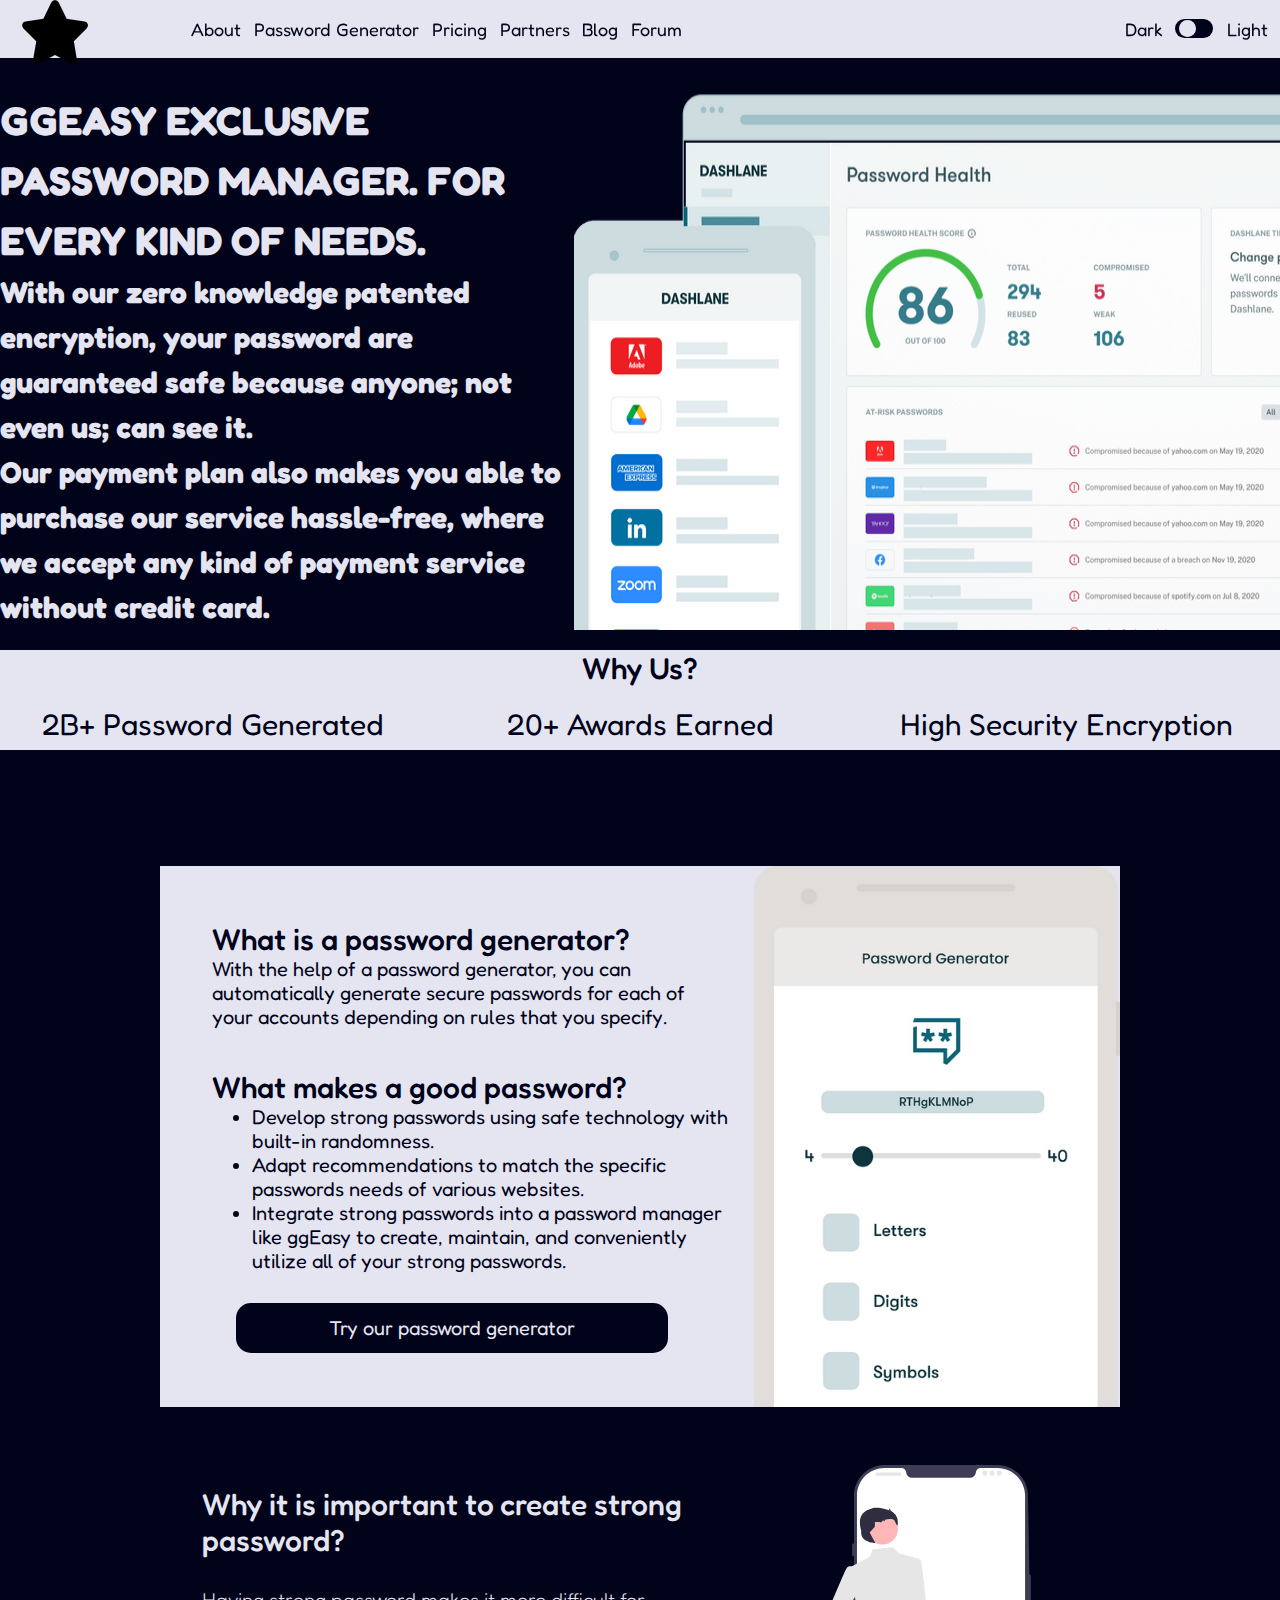
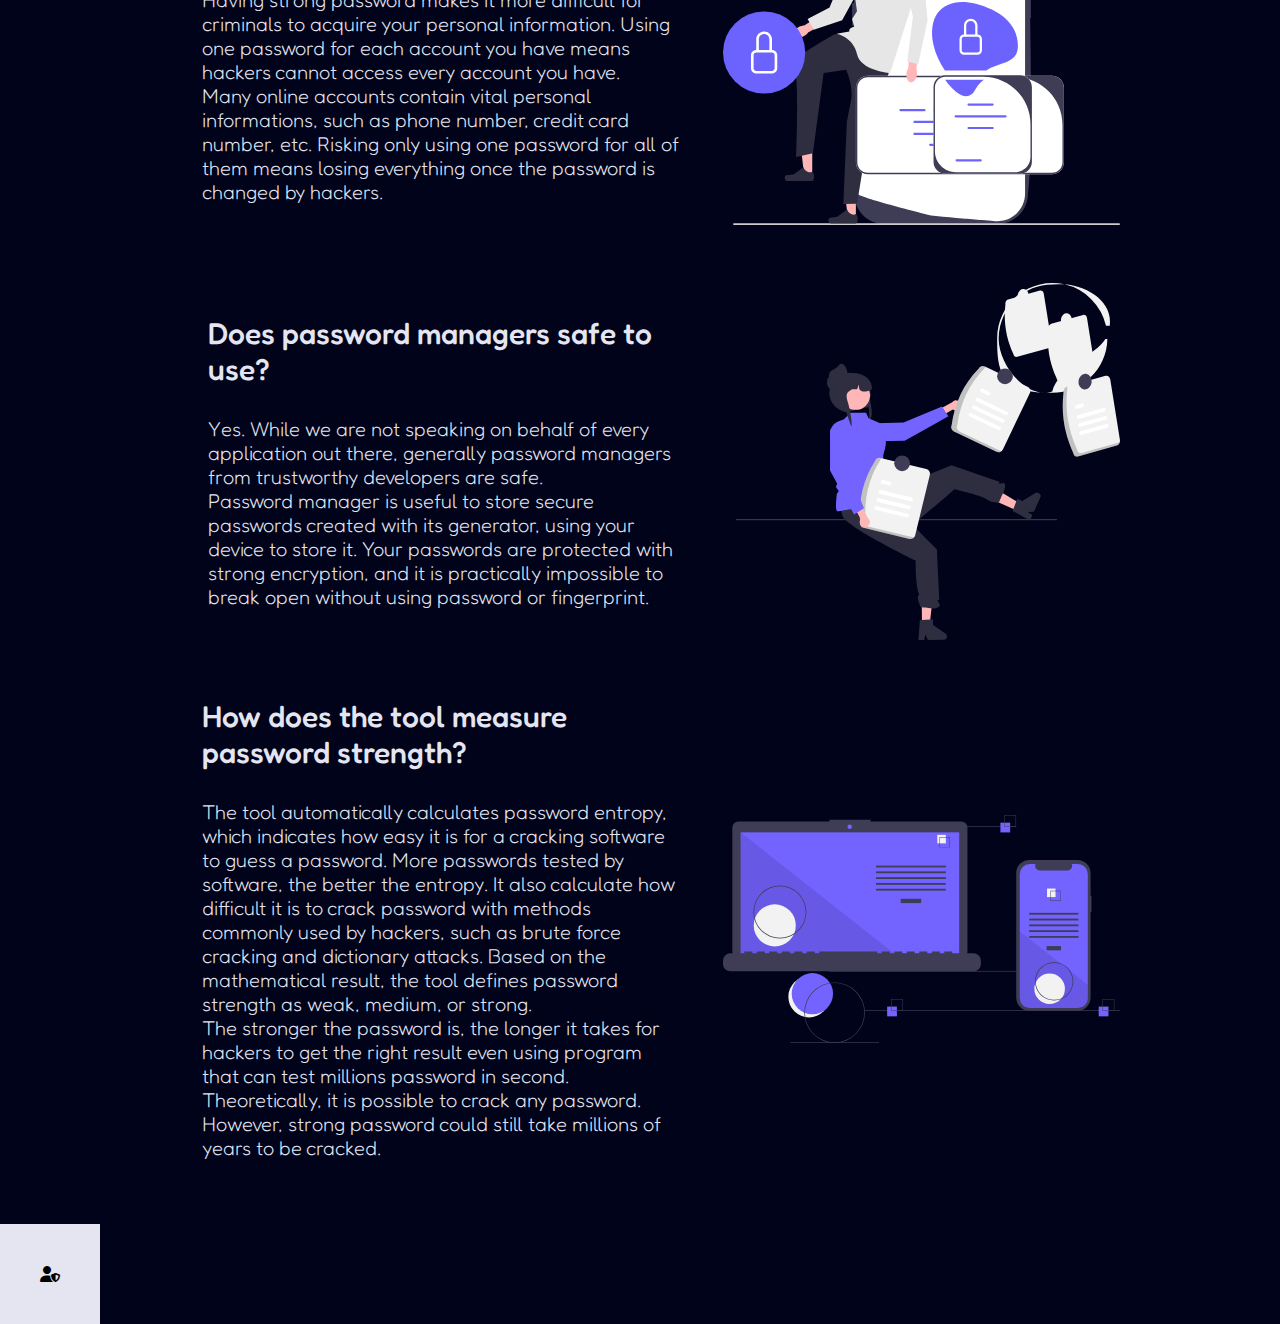
==== commit a5ea8f4e: "add responsive css for 1024px and 768px" ====
--- a/index.html
+++ b/index.html
@@ -185,19 +185,6 @@
         />
       </div>
     </div>
-    <div class="col-light text-25-em random-text">
-      Interested with our password manager? No need to worry, you can use it
-      within few steps.
-    </div>
-    <div class="download-container col-light flex-container">
-      <span class="text-25-em random-text">Download</span>
-      <div class="download-logo flex-container">
-        <i class="fa-brands fa-windows"></i>
-        <i class="fa-brands fa-apple"></i>
-        <i class="fa-brands fa-linux"></i>
-        <i class="fa-brands fa-android"></i>
-      </div>
-    </div>
     <footer class="flex-container bg-light">
       <div class="footer-content">
         <i class="fa-solid fa-user-shield"></i>
--- a/index.css
+++ b/index.css
@@ -3,7 +3,6 @@
   margin: 0;
   top: 0;
   left: 0;
-  transition-duration: 0.4s;
 }
 
 html {
@@ -76,6 +75,7 @@
   display: flex;
   flex-direction: row;
   justify-content: space-between;
+  gap: 50px;
 }
 
 .intro-text {
@@ -98,7 +98,7 @@
 }
 
 .intro-btn {
-  width: 30vw;
+  width: 90%;
   height: 50px;
   margin: auto;
   display: flex;
@@ -108,10 +108,10 @@
 }
 
 .intro-btn-link {
-  width: max-content;
   text-decoration: none;
-  font-size: 30px;
-  margin: auto;
+  font-size: 20px;
+  margin: auto;
+  text-align: center;
 }
 
 .intro-content-img {
@@ -164,3 +164,63 @@
   width: 31vw;
   height: auto;
 }
+
+@media (max-width: 1024px) {
+  .hero-homepage {
+    display: flex;
+    flex-direction: column-reverse;
+  }
+  .hero-img {
+    width: 100%;
+  }
+  .hero-title {
+    text-align: center;
+  }
+}
+
+@media (max-width: 768px) {
+  .hero-homepage {
+    display: flex;
+    flex-direction: column-reverse;
+  }
+  .hero-img {
+    width: 100%;
+  }
+  .hero-title {
+    text-align: center;
+  }
+  .intro-container {
+    display: flex;
+    flex-direction: column-reverse;
+  }
+  .intro-title {
+    margin: auto;
+    line-height: 1.5;
+  }
+
+  .intro-text {
+    padding: 20px;
+  }
+  .intro-content-img {
+    display: none;
+  }
+  .intro-btn-link {
+    font-size: 14px;
+  }
+  .benefit-1,
+  .benefit-2,
+  .benefit-3 {
+    display: flex;
+    flex-direction: column-reverse;
+  }
+
+  .benefit-title,
+  .benefit-txt {
+    text-align: center;
+  }
+  .benefit-content-img-1,
+  .benefit-content-img-2,
+  .benefit-content-img-3 {
+    margin: auto;
+  }
+}
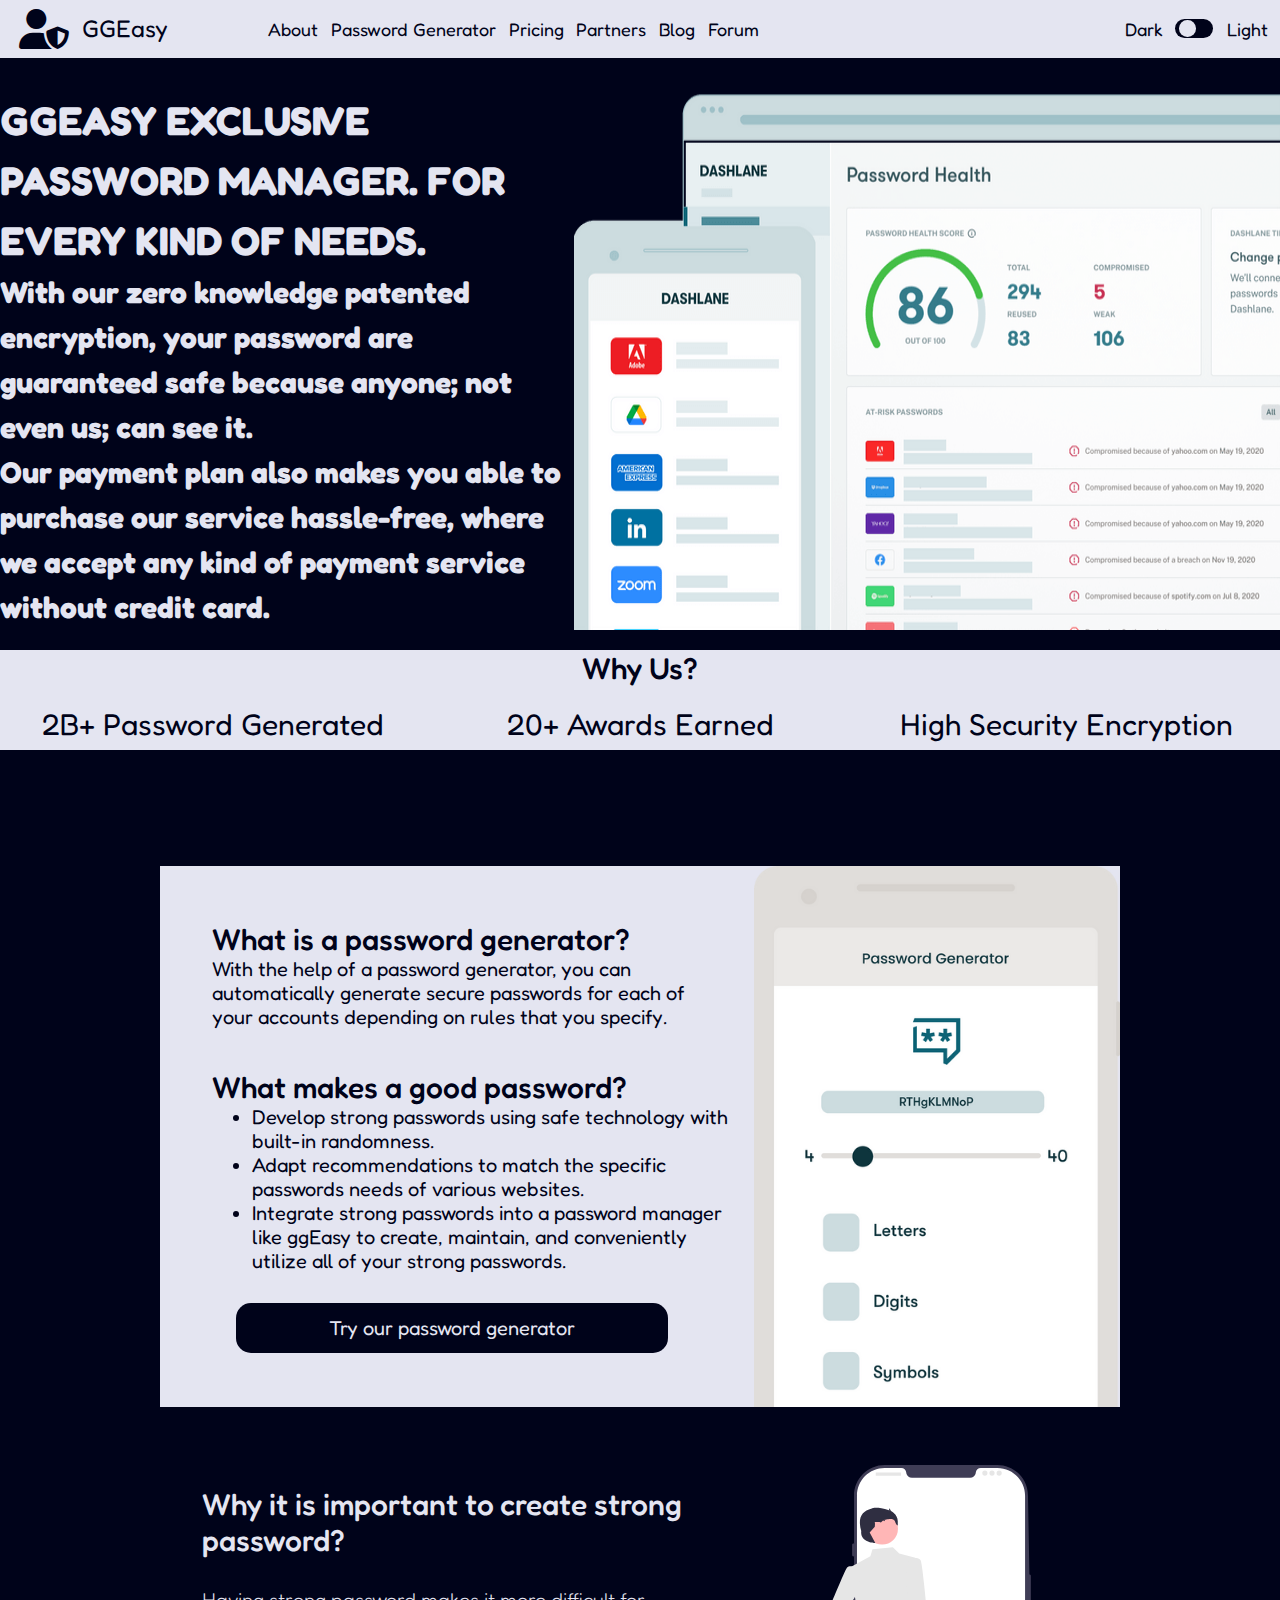
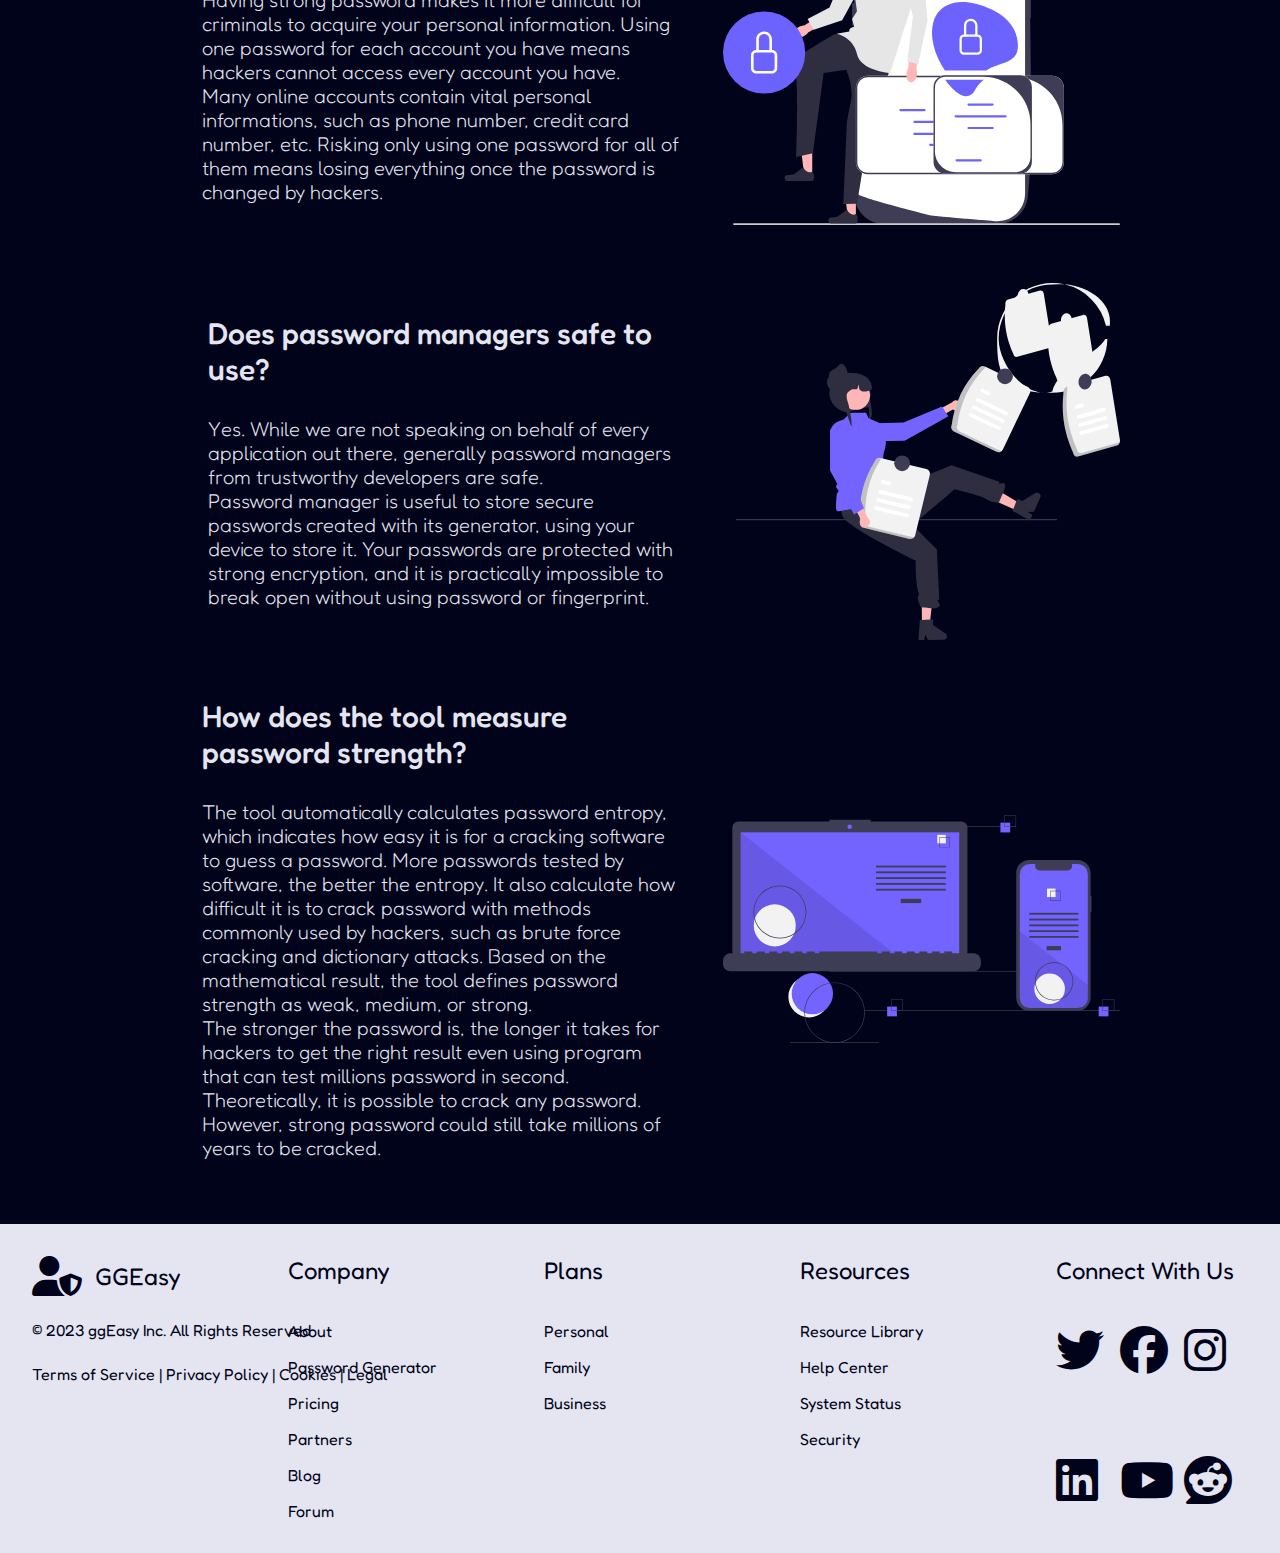
==== commit 78c10c1a: "add navbar and footer section to landing page" ====
--- a/index.html
+++ b/index.html
@@ -23,16 +23,17 @@
   </head>
   <body class="bg-dark">
     <header class="flex-container bg-light navbar-container">
-      <i class="fa-solid fa-star fa-4x logo"></i>
+      <a href="../index.html" class="logo grid-container">
+        <i class="fa-solid fa-user-shield col-dark text-25-em"></i>
+        <span class="text-15-em col-dark">GGEasy</span>
+      </a>
       <nav class="navbar grid-container">
-        <a class="col-dark text-1125-em">About</a>
-        <a href="./password-generator/index.html" class="col-dark text-1125-em"
-          >Password Generator</a
-        >
-        <a class="col-dark text-1125-em">Pricing</a>
-        <a class="col-dark text-1125-em">Partners</a>
-        <a class="col-dark text-1125-em">Blog</a>
-        <a class="col-dark text-1125-em">Forum</a>
+        <a href="../about/index.html" class="col-dark text-1125-em">About</a>
+        <a href="/" class="col-dark text-1125-em">Password Generator</a>
+        <a href="#" class="col-dark text-1125-em">Pricing</a>
+        <a href="#" class="col-dark text-1125-em">Partners</a>
+        <a href="#" class="col-dark text-1125-em">Blog</a>
+        <a href="#" class="col-dark text-1125-em">Forum</a>
       </nav>
       <div class="switch-container grid-container">
         <span class="text-1125-em middle col-dark">Dark</span>
@@ -185,9 +186,53 @@
         />
       </div>
     </div>
-    <footer class="flex-container bg-light">
-      <div class="footer-content">
-        <i class="fa-solid fa-user-shield"></i>
+    <footer class="bg-light col-dark">
+      <div class="footer-content grid-container">
+        <div class="grid-container footer-1">
+          <div class="logo grid-container">
+            <i class="fa-solid fa-user-shield col-dark text-25-em"></i>
+            <span class="text-15-em col-dark">GGEasy</span>
+          </div>
+          <span class="copyright"
+            >&copy; 2023 ggEasy Inc. All Rights Reserved</span
+          >
+          <span class="terms-text">
+            Terms of Service | Privacy Policy | Cookies | Legal
+          </span>
+        </div>
+        <div class="footer-2 grid-container">
+          <p class="text-15-em">Company</p>
+          <a href="#" class="col-dark">About</a>
+          <a href="#" class="col-dark">Password Generator</a>
+          <a href="#" class="col-dark">Pricing</a>
+          <a href="#" class="col-dark">Partners</a>
+          <a href="#" class="col-dark">Blog</a>
+          <a href="#" class="col-dark">Forum</a>
+        </div>
+        <div class="footer-2 grid-container">
+          <p class="text-15-em">Plans</p>
+          <a href="#" class="col-dark">Personal</a>
+          <a href="#" class="col-dark">Family</a>
+          <a href="#" class="col-dark">Business</a>
+        </div>
+        <div class="footer-2 grid-container">
+          <p class="text-15-em">Resources</p>
+          <a href="#" class="col-dark">Resource Library</a>
+          <a href="#" class="col-dark">Help Center</a>
+          <a href="#" class="col-dark">System Status</a>
+          <a href="#" class="col-dark">Security</a>
+        </div>
+        <div class="footer-2 grid-container">
+          <p class="text-15-em">Connect With Us</p>
+          <div class="connect-logo grid-container text-3-em">
+            <a href="#"><i class="fa-brands fa-twitter col-dark"></i></a>
+            <a href="#"><i class="fa-brands fa-facebook col-dark"></i></a>
+            <a href="#"><i class="fa-brands fa-instagram col-dark"></i></a>
+            <a href="#"><i class="fa-brands fa-linkedin col-dark"></i></a>
+            <a href="#"><i class="fa-brands fa-youtube col-dark"></i></a>
+            <a href="#"><i class="fa-brands fa-reddit col-dark"></i></a>
+          </div>
+        </div>
       </div>
     </footer>
     <script src="index.js" async defer></script>
--- a/index.css
+++ b/index.css
@@ -224,3 +224,19 @@
     margin: auto;
   }
 }
+
+@media (max-width: 425px) {
+  .feature-title,
+  .feature-list {
+    font-size: 20px;
+  }
+  .intro-title {
+    font-size: 15px;
+  }
+  .intro-content {
+    font-size: 15px;
+  }
+  .benefit-content {
+    width: 100%;
+  }
+}
--- a/style/footer.css
+++ b/style/footer.css
@@ -1,7 +1,7 @@
 footer {
 	margin-top: 4em;
 	bottom: 0;
-	width: max-content;
+	width: auto;
 }
 .footer-1 {
 	row-gap: 1.5em;
@@ -12,11 +12,12 @@
 	height: max-content;
 }
 .footer-content {
-	padding: 2.5em;
+	padding: 2.5vw;
 	flex-direction: row;
 	width: auto;
-	grid-template-columns: repeat(5, 1fr);
-	gap: 5em;
+	grid-template-columns: repeat(5, 15vw);
+	gap: 5vw;
+	font-size: 1em;
 }
 .terms-text {
 	width: max-content;
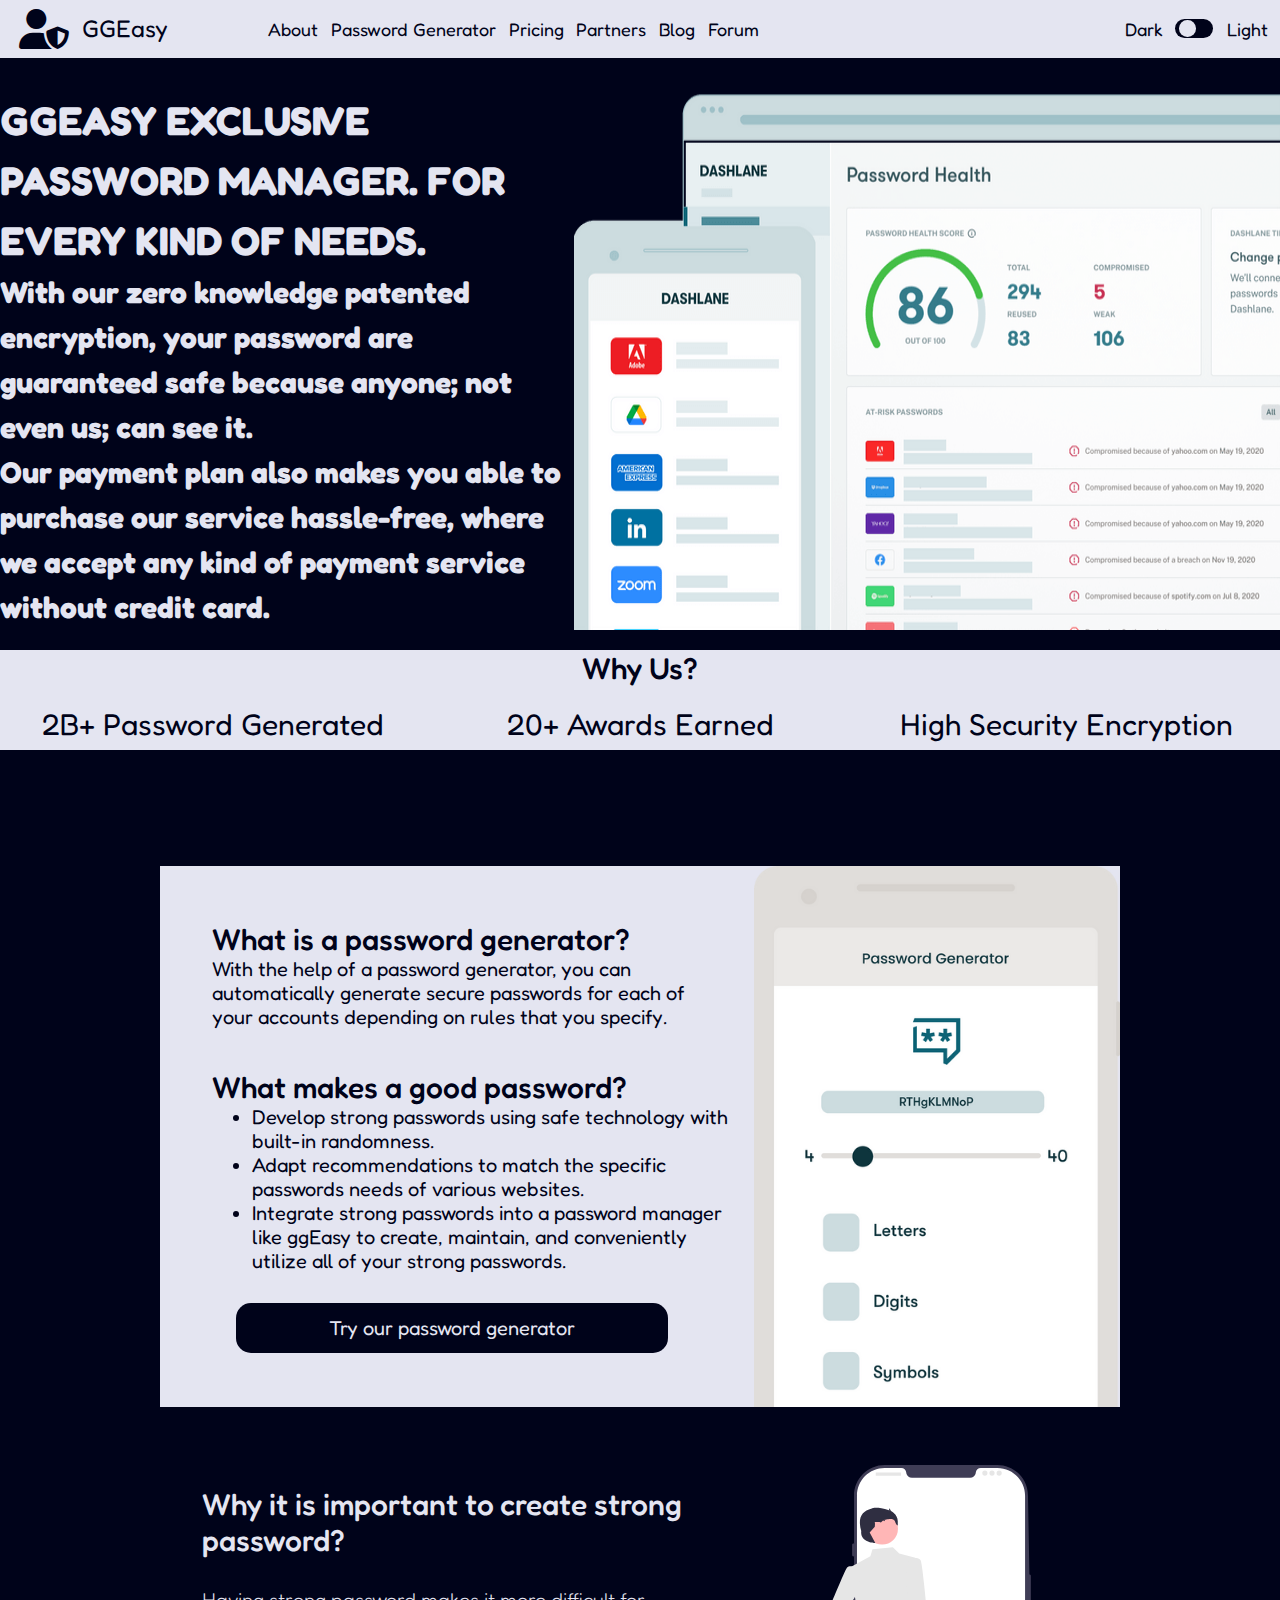
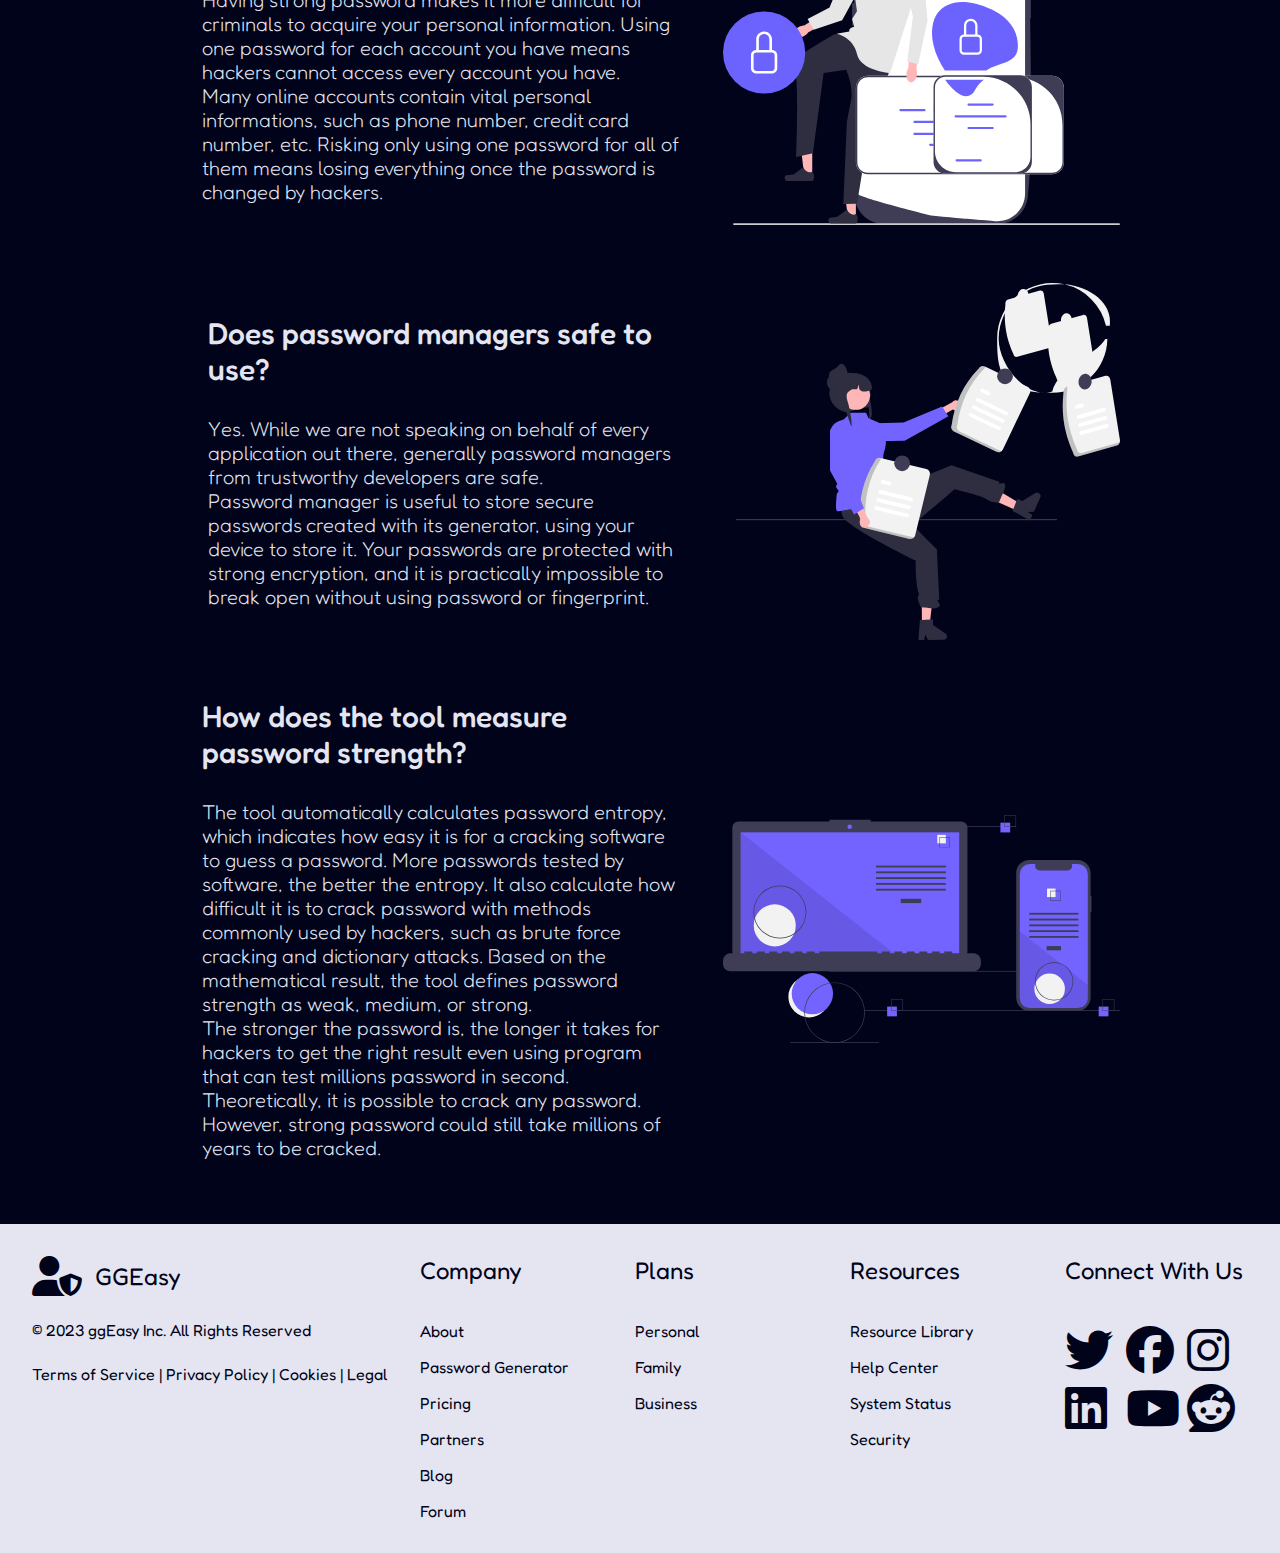
==== commit b9ab33eb: "edit flex container in footer" ====
--- a/index.html
+++ b/index.html
@@ -187,7 +187,7 @@
       </div>
     </div>
     <footer class="bg-light col-dark">
-      <div class="footer-content grid-container">
+      <div class="footer-content flex-container">
         <div class="grid-container footer-1">
           <div class="logo grid-container">
             <i class="fa-solid fa-user-shield col-dark text-25-em"></i>
--- a/style/footer.css
+++ b/style/footer.css
@@ -16,7 +16,7 @@
 	flex-direction: row;
 	width: auto;
 	grid-template-columns: repeat(5, 15vw);
-	gap: 5vw;
+	gap: 2em;
 	font-size: 1em;
 }
 .terms-text {
@@ -37,5 +37,4 @@
 
 .connect-logo {
 	grid-template-columns: repeat(3, 1fr);
-	row-gap: 1.5em;
 }
